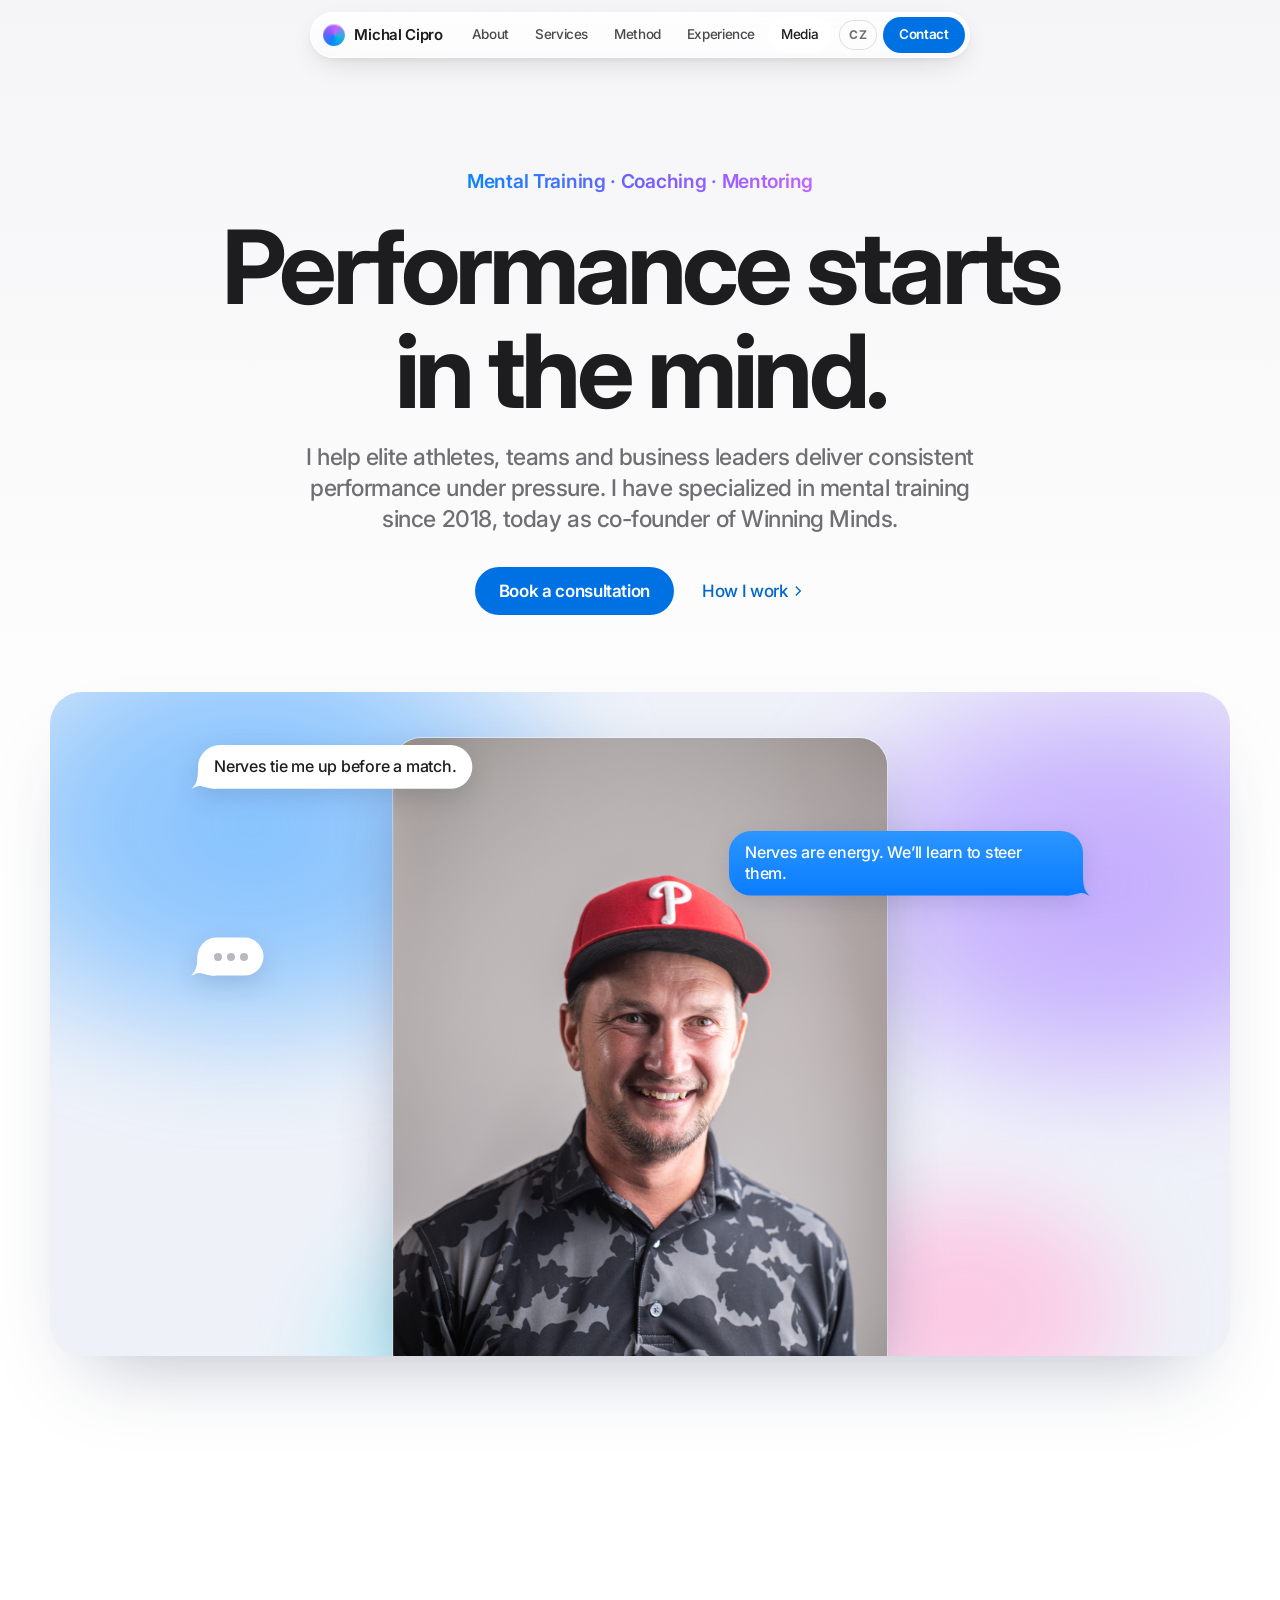
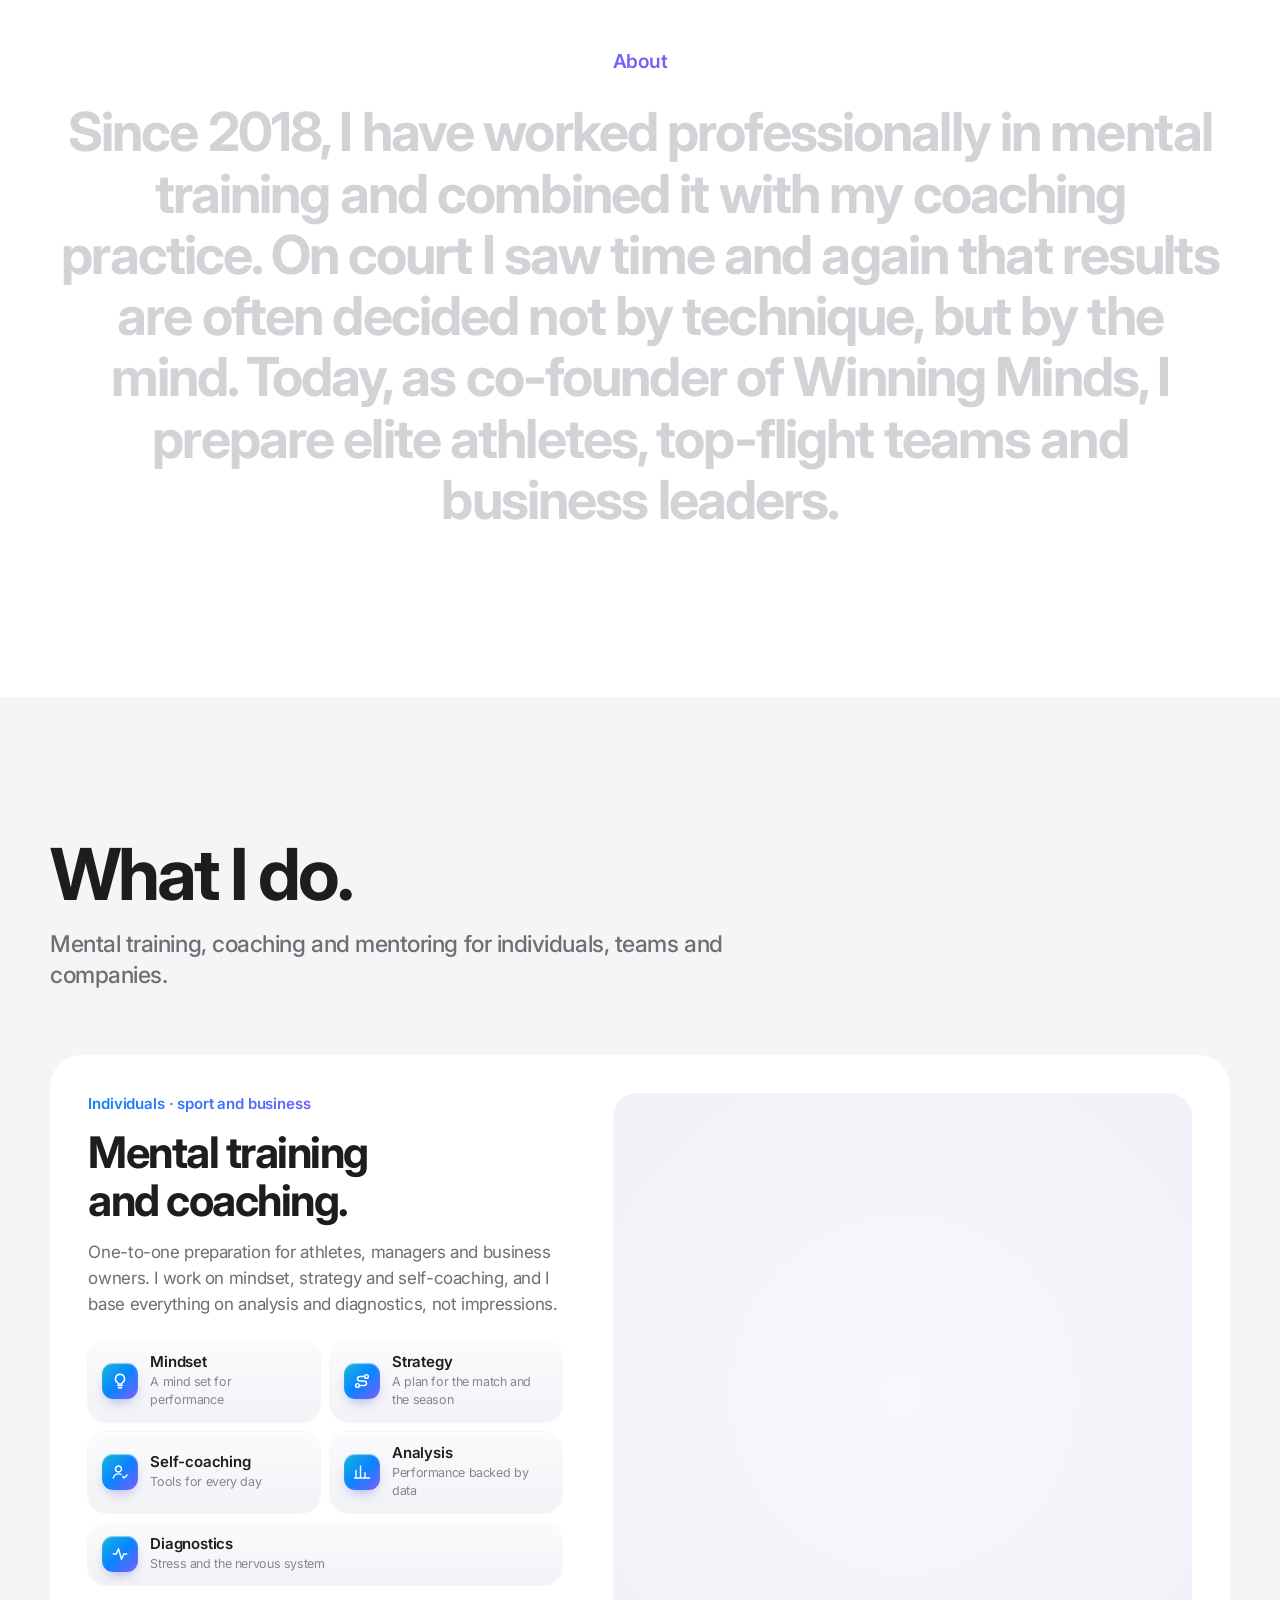
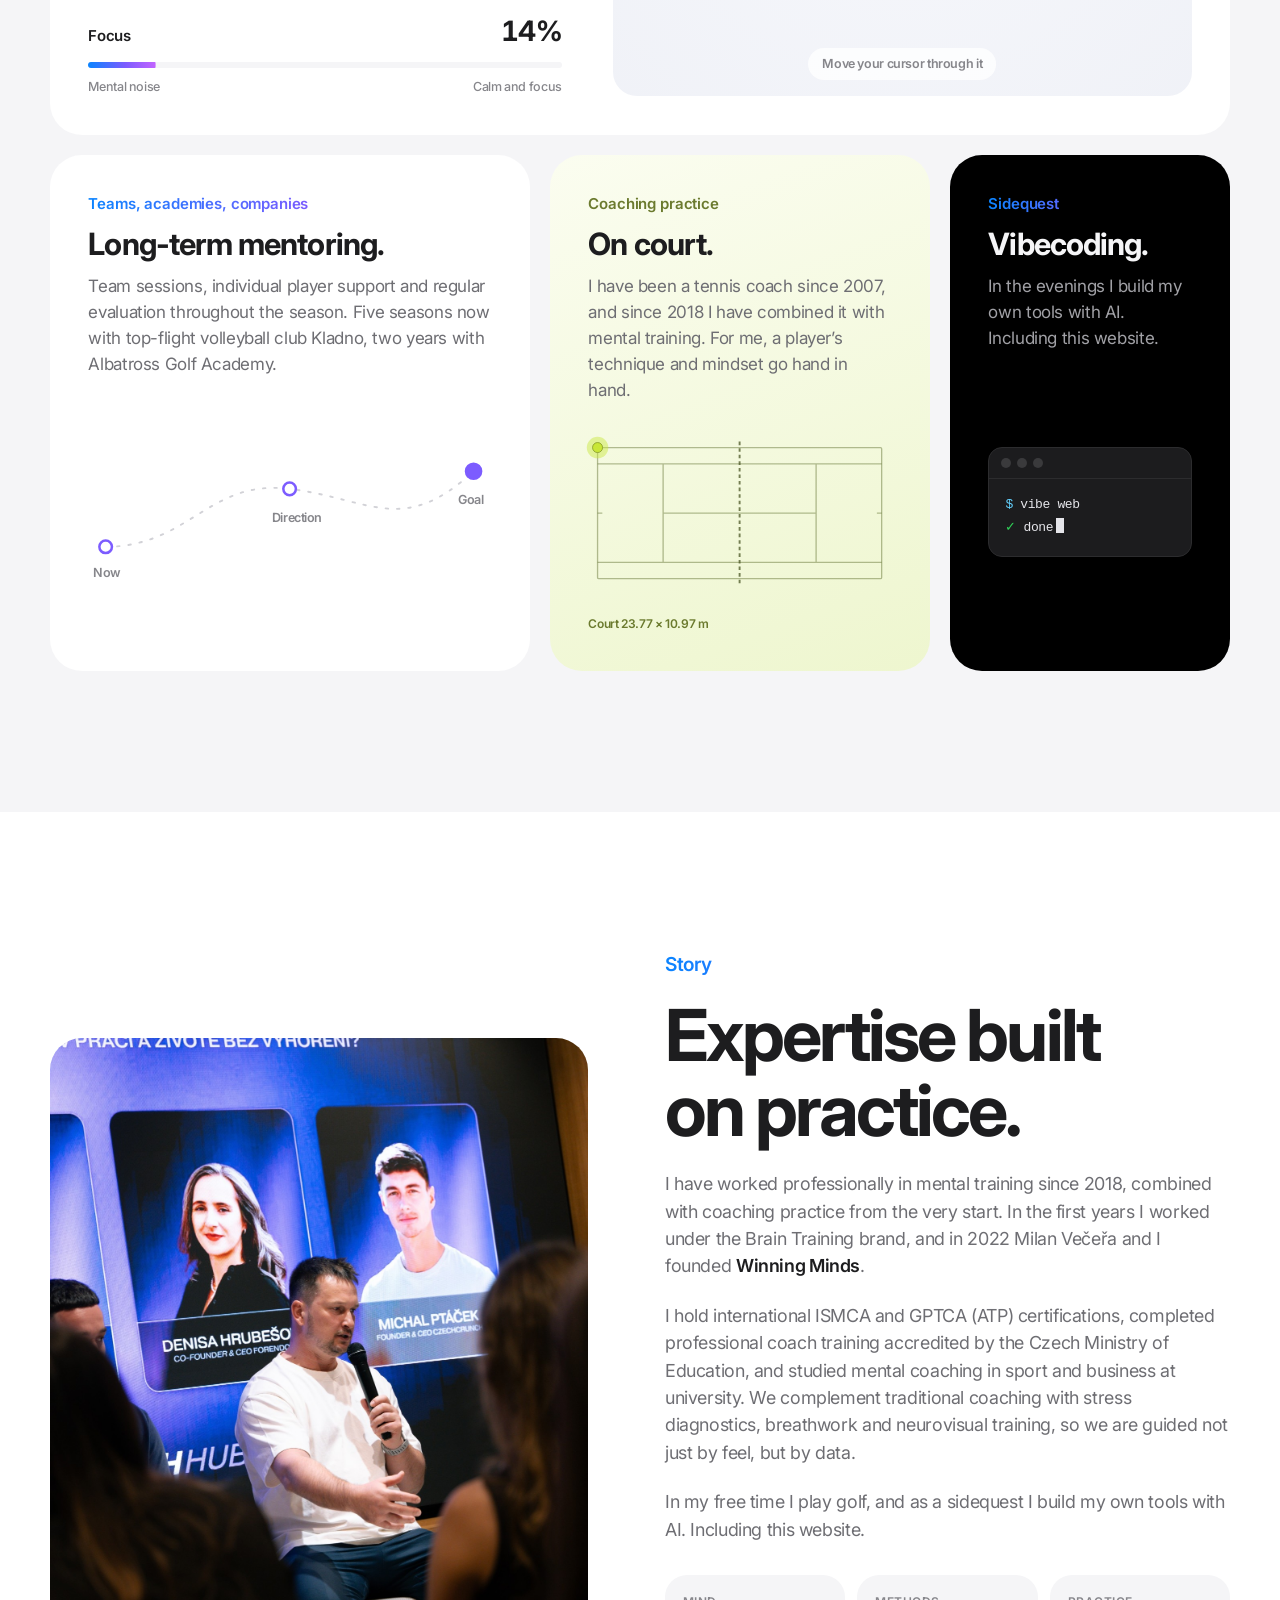
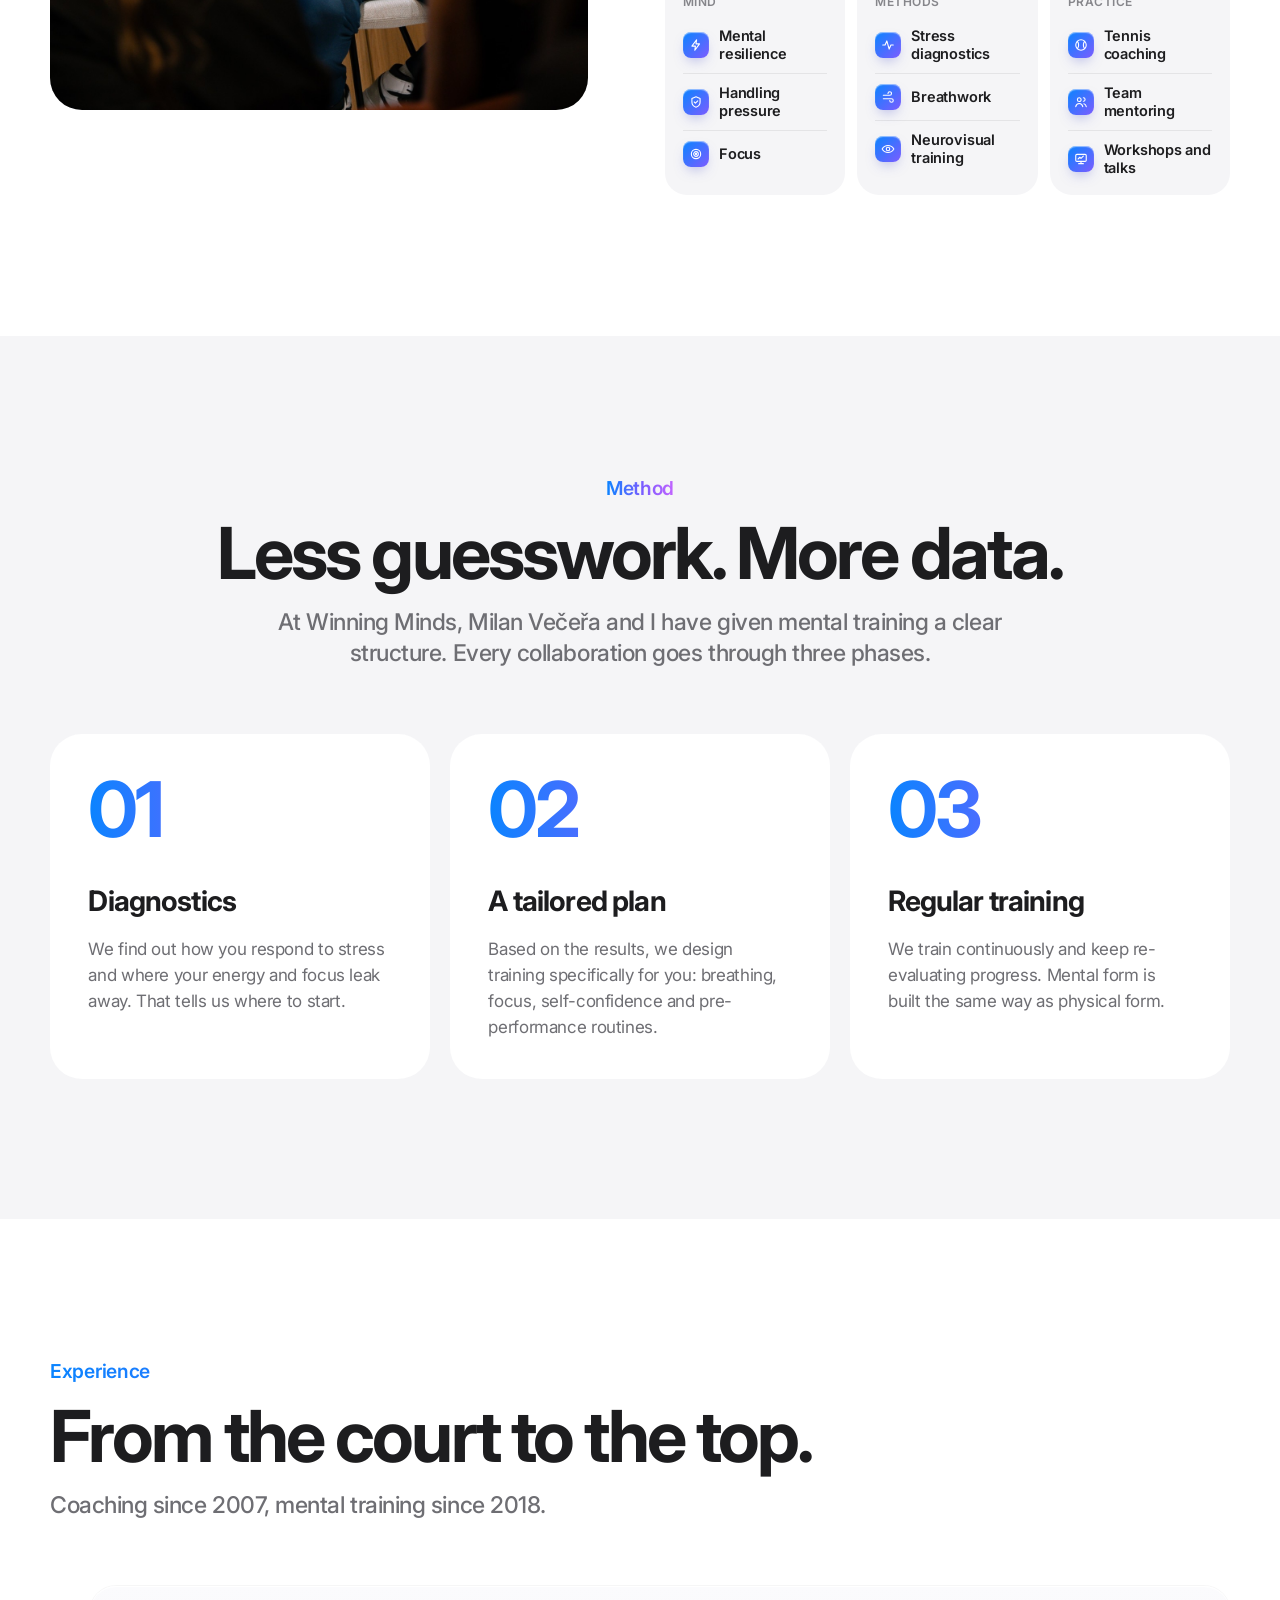
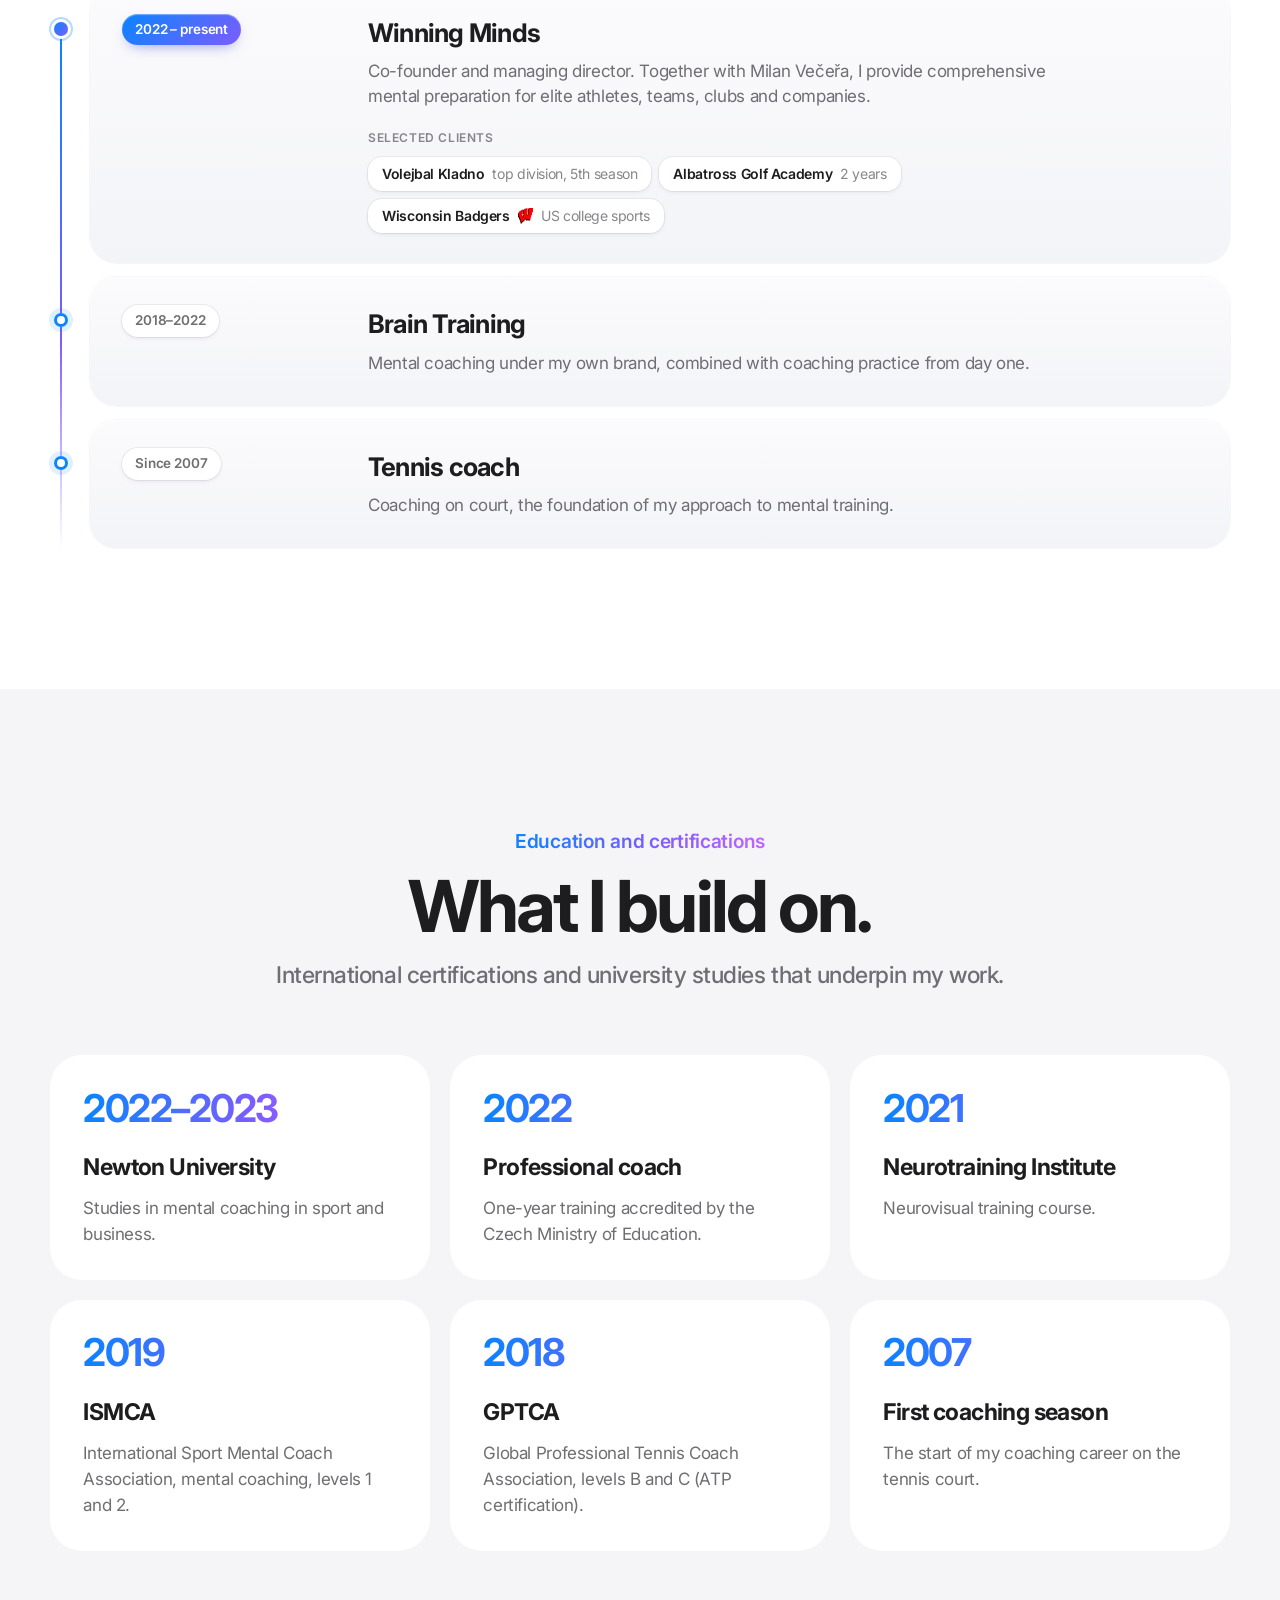
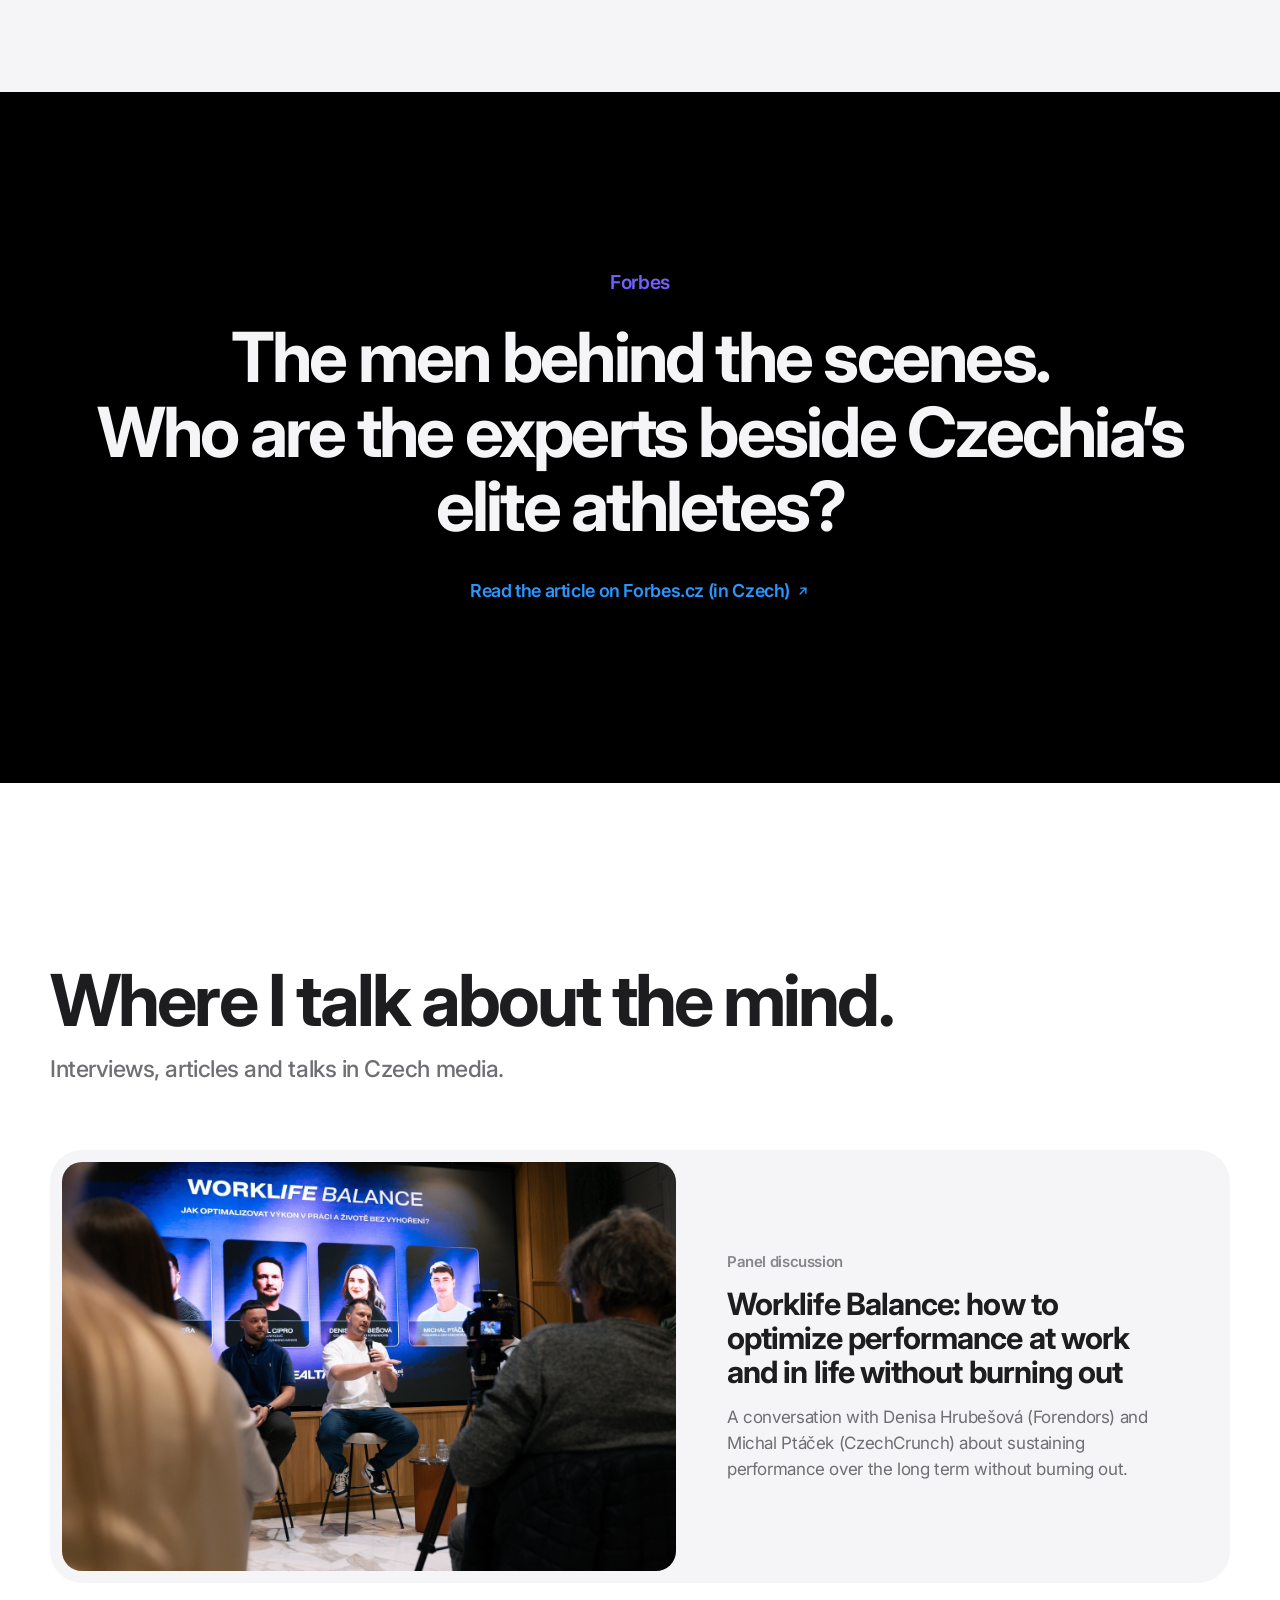
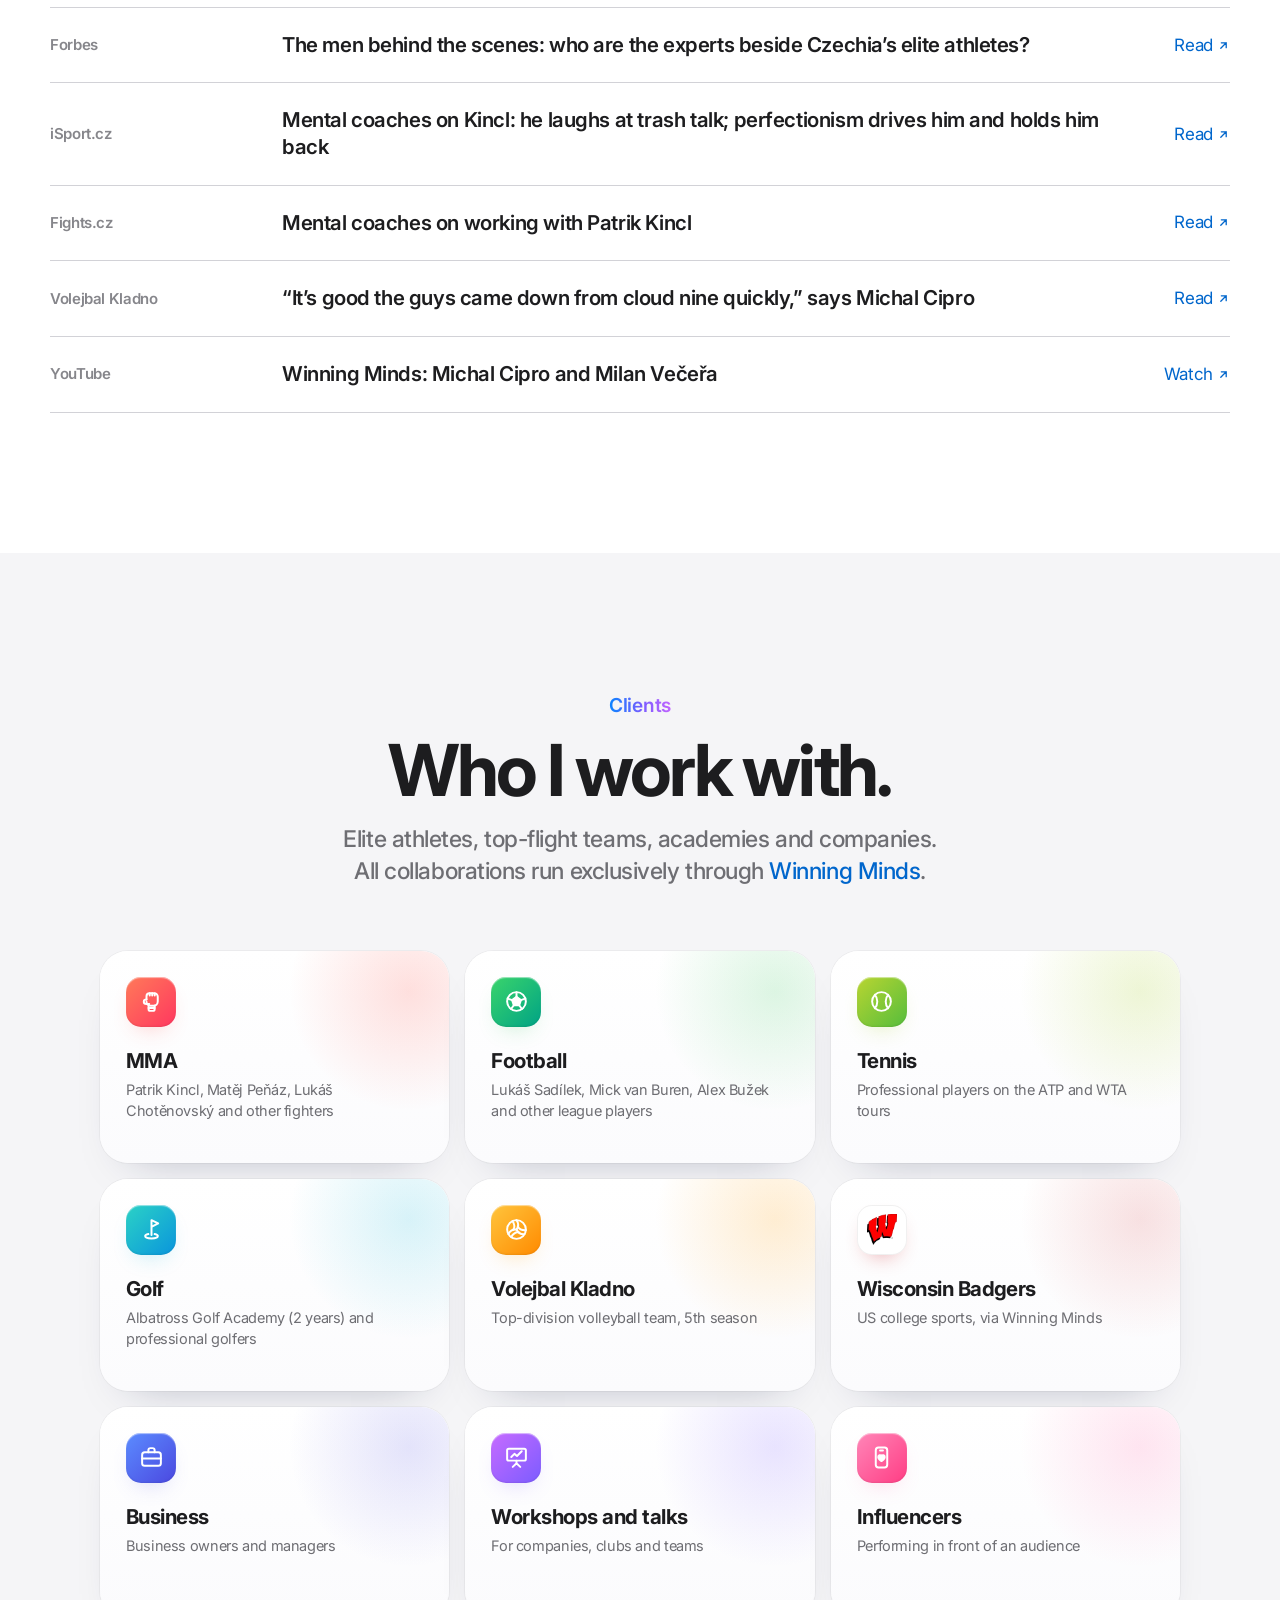
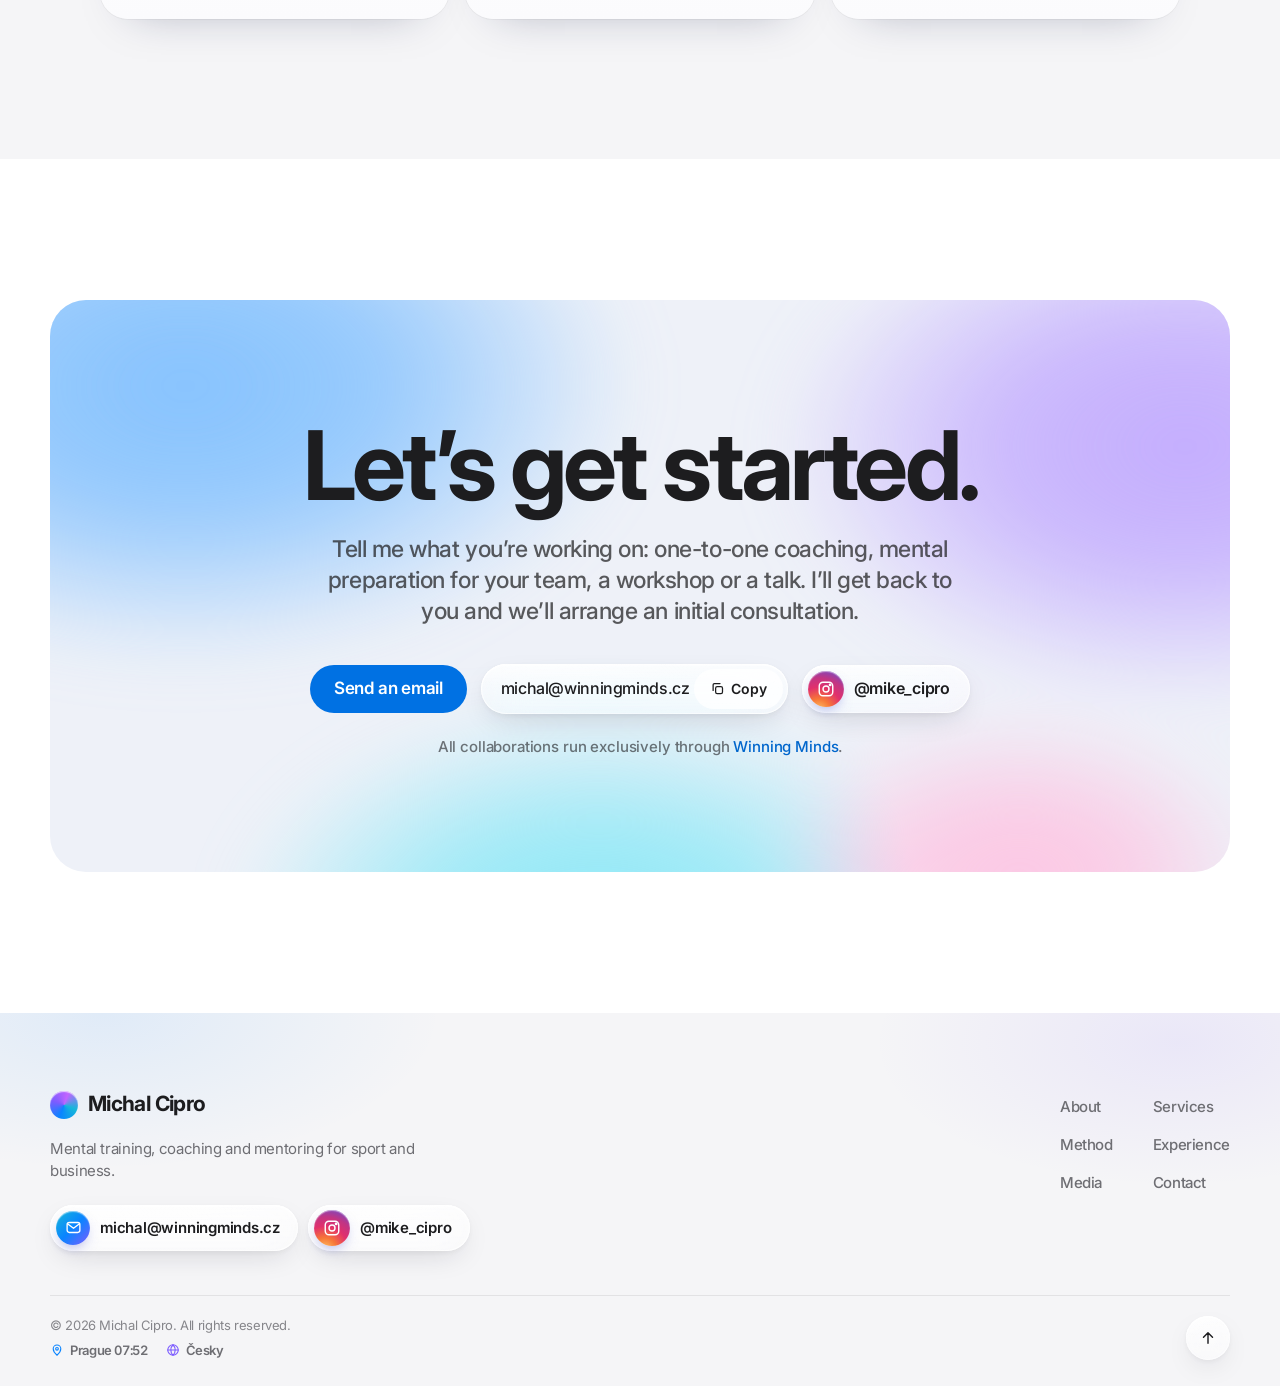
==== en/index.html @ 6dd63d1c "Add English version at /en/ with a language switch - en/index.html: same markup as the Czech page wi" ====
<!doctype html>
<html lang="en">
<head>
<meta charset="utf-8">
<meta name="viewport" content="width=device-width, initial-scale=1, viewport-fit=cover">
<title>Michal Cipro | Mental Training, Coaching and Mentoring</title>
<meta name="description" content="Michal Cipro, mental performance coach and co-founder of Winning Minds. Mental training, coaching and mentoring since 2018 for elite athletes, teams and business leaders.">
<link rel="canonical" href="https://michalcipro.com/en/">
<link rel="alternate" hreflang="cs" href="https://michalcipro.com/">
<link rel="alternate" hreflang="en" href="https://michalcipro.com/en/">
<link rel="alternate" hreflang="x-default" href="https://michalcipro.com/">
<meta property="og:type" content="website">
<meta property="og:locale" content="en_US">
<meta property="og:locale:alternate" content="cs_CZ">
<meta property="og:url" content="https://michalcipro.com/en/">
<meta property="og:title" content="Michal Cipro | Performance starts in the mind">
<meta property="og:description" content="Mental training, coaching and mentoring for elite athletes, teams and business leaders.">
<meta property="og:image" content="https://michalcipro.com/assets/img/michal-portrait.jpg">
<meta name="theme-color" content="#f5f5f7">
<link rel="icon" href="../assets/favicon.svg" type="image/svg+xml">
<link rel="preconnect" href="https://fonts.googleapis.com">
<link rel="preconnect" href="https://fonts.gstatic.com" crossorigin>
<link rel="stylesheet" href="https://fonts.googleapis.com/css2?family=Inter:wght@400..800&display=swap">
<link rel="preload" as="image" href="../assets/img/michal-portrait.jpg">
<link rel="stylesheet" href="../assets/css/style.css">
<script>(function(d){if(!matchMedia("(prefers-reduced-motion: reduce)").matches&&"IntersectionObserver"in window)d.classList.add("js");})(document.documentElement);</script>
<script type="application/ld+json">
{
  "@context": "https://schema.org",
  "@type": "Person",
  "name": "Michal Cipro",
  "url": "https://michalcipro.com/en/",
  "image": "https://michalcipro.com/assets/img/michal-portrait.jpg",
  "email": "mailto:michal@winningminds.cz",
  "sameAs": ["https://www.instagram.com/mike_cipro/"],
  "jobTitle": "Mental performance coach and mentor",
  "worksFor": {"@type": "Organization", "name": "Winning Minds", "url": "https://www.winningminds.cz/"},
  "alumniOf": {"@type": "CollegeOrUniversity", "name": "Newton University"},
  "knowsAbout": ["Mental training", "Mental coaching", "Mentoring", "Mental preparation of athletes", "Neurovisual training", "Tennis"]
}
</script>
<script src="../assets/js/main.js" defer></script>
</head>
<body>
<!-- BODY:START -->
<header class="nav-wrap">
  <nav class="nav lg" id="nav" aria-label="Main navigation">
    <a class="brand" href="#top"><span class="brand-dot" aria-hidden="true"></span>Michal Cipro</a>
    <ul class="nav-links">
      <li><a href="#about">About</a></li>
      <li><a href="#services">Services</a></li>
      <li><a href="#method">Method</a></li>
      <li><a href="#experience">Experience</a></li>
      <li><a href="#media">Media</a></li>
    </ul>
    <a class="nav-lang" href="../" hreflang="cs" lang="cs" title="Česká verze">CZ</a>
    <a class="nav-cta" href="#contact">Contact</a>
    <button class="menu-btn" id="menu-btn" type="button" aria-label="Menu" aria-expanded="false" aria-controls="mobile-menu"><span></span><span></span></button>
  </nav>
</header>
<nav class="mobile-menu lg" id="mobile-menu" aria-label="Menu" hidden>
  <a href="#about">About</a>
  <a href="#services">Services</a>
  <a href="#method">Method</a>
  <a href="#experience">Experience</a>
  <a href="#media">Media</a>
  <a href="#contact">Contact</a>
  <a class="menu-lang" href="../" hreflang="cs" lang="cs"><svg viewBox="0 0 24 24" fill="none" stroke="currentColor" stroke-width="1.9" stroke-linecap="round" stroke-linejoin="round" aria-hidden="true"><circle cx="12" cy="12" r="9"/><path d="M3 12h18M12 3c2.5 2.6 3.8 5.6 3.8 9s-1.3 6.4-3.8 9c-2.5-2.6-3.8-5.6-3.8-9S9.5 5.6 12 3z"/></svg>Česky</a>
</nav>

<main id="top">

  <section class="hero" aria-labelledby="hero-title">
    <div class="hero-text">
      <p class="eyebrow grad rv">Mental Training · Coaching · Mentoring</p>
      <h1 class="h-hero rv" style="--d:.08s" id="hero-title">Performance starts<br>in the mind.</h1>
      <p class="sub rv" style="--d:.16s">I help elite athletes, teams and business leaders deliver consistent performance under pressure. I have specialized in mental training since 2018, today as <span class="nobr">co-founder</span> of Winning&nbsp;Minds.</p>
      <div class="ctas rv" style="--d:.24s">
        <a class="btn btn-blue" href="#contact">Book a consultation</a>
        <a class="link-more" href="#method">How I work <svg viewBox="0 0 24 24" fill="none" stroke="currentColor" stroke-width="2.4" stroke-linecap="round" stroke-linejoin="round" aria-hidden="true"><path d="m9 5 7 7-7 7"/></svg></a>
      </div>
    </div>
    <div class="stage-wrap">
      <div class="stage rv" style="--d:.3s" id="stage">
        <div class="mesh" aria-hidden="true"><i></i><i></i><i></i><i></i></div>
        <figure class="stage-photo">
          <img src="../assets/img/michal-portrait.jpg" alt="Michal Cipro" width="1333" height="2000" fetchpriority="high">
        </figure>
        <div class="chat" id="chat" aria-hidden="true">
          <div class="b in" style="--slot:0"><span>Nerves tie me up before a match.</span></div>
          <div class="b out" style="--slot:1"><span>Nerves are energy. We’ll learn to steer them.</span></div>
          <div class="b in" style="--slot:2"><span>My hands shake under pressure.</span></div>
          <div class="b out" style="--slot:3"><span>We’ll build a routine and breathing between points.</span></div>
          <div class="b in" style="--slot:4"><span>I’m afraid I’ll lose again.</span></div>
          <div class="b out last" style="--slot:5"><span>We’ll take the fear of losing apart, step by step.</span></div>
        </div>
        <p class="sr-only">What I help athletes with: pre-match nerves, performance under pressure, fear of losing, motivation, confidence and data analysis.</p>
      </div>
    </div>
  </section>

  <section class="manifest wrap" id="about" aria-label="About">
    <p class="eyebrow grad rv">About</p>
    <p class="manifest-text" id="manifest">Since 2018, I have worked professionally in mental training and combined it with my coaching practice. On court I saw time and again that results are often decided not by technique, but by the <span class="g">mind.</span> Today, as co-founder of Winning&nbsp;Minds, I prepare elite athletes, top-flight teams and business leaders.</p>
  </section>

  <section class="section gray" id="services" aria-labelledby="services-title">
    <div class="wrap">
      <div class="sec-head">
        <h2 class="h-sec rv" id="services-title">What I do.</h2>
        <p class="sub rv">Mental training, coaching and mentoring for individuals, teams and companies.</p>
      </div>
      <div class="bento">
        <article class="tile tile-xl rv" id="mental-coaching">
          <div class="xl-text">
            <p class="tile-kicker grad">Individuals · sport and business</p>
            <h3 class="h-tile">Mental training and coaching.</h3>
            <p class="body">One-to-one preparation for athletes, managers and business owners. I work on mindset, strategy and self-coaching, and I base everything on analysis and diagnostics, not impressions.</p>
            <ul class="features"><li><span class="f-ic"><svg viewBox="0 0 24 24" fill="none" stroke="currentColor" stroke-width="1.9" stroke-linecap="round" stroke-linejoin="round" aria-hidden="true"><path d="M9 18h6M10 21h4"/><path d="M12 3a6 6 0 0 0-3.5 10.9c.6.5 1 1.2 1 2V16h5v-.1c0-.8.4-1.5 1-2A6 6 0 0 0 12 3Z"/></svg></span><span><strong>Mindset</strong><em>A mind set for performance</em></span></li><li><span class="f-ic"><svg viewBox="0 0 24 24" fill="none" stroke="currentColor" stroke-width="1.9" stroke-linecap="round" stroke-linejoin="round" aria-hidden="true"><circle cx="6" cy="18" r="2.5"/><circle cx="18" cy="6" r="2.5"/><path d="M8.5 18H15a3 3 0 0 0 0-6H9a3 3 0 0 1 0-6h6.5"/></svg></span><span><strong>Strategy</strong><em>A plan for the match and the season</em></span></li><li><span class="f-ic"><svg viewBox="0 0 24 24" fill="none" stroke="currentColor" stroke-width="1.9" stroke-linecap="round" stroke-linejoin="round" aria-hidden="true"><circle cx="10" cy="8" r="4"/><path d="M3 20c.8-3.6 3.5-5.5 7-5.5 1.3 0 2.5.3 3.5.8"/><path d="m15.5 18 2 2 4-4"/></svg></span><span><strong>Self-coaching</strong><em>Tools for every day</em></span></li><li><span class="f-ic"><svg viewBox="0 0 24 24" fill="none" stroke="currentColor" stroke-width="1.9" stroke-linecap="round" stroke-linejoin="round" aria-hidden="true"><path d="M4 20V10M10 20V4M16 20v-7M22 20H2"/></svg></span><span><strong>Analysis</strong><em>Performance backed by data</em></span></li><li><span class="f-ic"><svg viewBox="0 0 24 24" fill="none" stroke="currentColor" stroke-width="1.9" stroke-linecap="round" stroke-linejoin="round" aria-hidden="true"><path d="M3 12h4l3-7 4 14 3-7h4"/></svg></span><span><strong>Diagnostics</strong><em>Stress and the nervous system</em></span></li></ul>
            <div class="focus-meter" aria-hidden="true">
              <div class="fm-row"><span class="fm-label">Focus</span><span class="fm-val" id="fm-val">0%</span></div>
              <div class="fm-bar"><i id="fm-fill"></i></div>
              <div class="fm-ends"><span>Mental noise</span><span>Calm and focus</span></div>
            </div>
          </div>
          <div class="focus-stage" id="focus-stage" aria-hidden="true">
            <canvas id="focus-canvas"></canvas>
            <span class="focus-hint">Move your cursor through it</span>
          </div>
        </article>

        <article class="tile tile-l rv" style="--d:.06s" id="mentoring">
          <p class="tile-kicker grad">Teams, academies, companies</p>
          <h3 class="h-tile">Long-term mentoring.</h3>
          <p class="body">Team sessions, individual player support and regular evaluation throughout the season. Five seasons now with top-flight volleyball club Kladno, two years with Albatross Golf Academy.</p>
          <div class="visual">
            <svg class="path-art" id="path-art" viewBox="0 0 320 110" aria-hidden="true">
              <defs>
                <linearGradient id="path-grad" x1="0" x2="1" y1="0" y2="0">
                  <stop offset="0" class="stop-a"/>
                  <stop offset=".5" class="stop-b"/>
                  <stop offset="1" class="stop-c"/>
                </linearGradient>
              </defs>
              <path class="path-bg" d="M14 80C80 80 96 26 160 34S250 72 306 20"/>
              <path class="path-fg" pathLength="1" d="M14 80C80 80 96 26 160 34S250 72 306 20"/>
              <circle class="node" cx="14" cy="80" r="5"/>
              <circle class="node" cx="160" cy="34" r="5"/>
              <circle class="node node-goal" cx="306" cy="20" r="6"/>
              <text x="4" y="104">Now</text>
              <text x="146" y="60">Direction</text>
              <text x="294" y="46">Goal</text>
            </svg>
          </div>
        </article>

        <article class="tile tile-m court-tile rv" style="--d:.12s" id="on-court">
          <p class="tile-kicker" style="color:#6b7a2e">Coaching practice</p>
          <h3 class="h-tile">On court.</h3>
          <p class="body">I have been a tennis coach since 2007, and since 2018 I have combined it with mental training. For me, a player’s technique and mindset go hand in hand.</p>
          <div class="visual">
            <svg class="court" viewBox="-8 -8 253.7 125.7" aria-hidden="true">
              <rect class="ln" x="0" y="0" width="237.7" height="109.7" rx="1"/>
              <path class="ln" d="M0 13.7H237.7M0 96H237.7M54.85 13.7V96M182.85 13.7V96M54.85 54.85H182.85M0 54.85H4M233.7 54.85H237.7"/>
              <path class="net" d="M118.85 -5V114.7"/>
              <g class="ball"><circle class="ball-glow" r="9"/><circle class="ball-core" r="4.2"/></g>
            </svg>
          </div>
          <span class="art-label">Court 23.77 × 10.97 m</span>
        </article>

        <article class="tile tile-s dark rv" style="--d:.18s" id="vibecoding">
          <p class="tile-kicker grad">Sidequest</p>
          <h3 class="h-tile">Vibecoding.</h3>
          <p class="body">In the evenings I build my own tools with AI. Including this website.</p>
          <div class="visual">
            <div class="term" aria-hidden="true">
              <div class="term-bar"><i></i><i></i><i></i></div>
<pre><span class="pr">$</span> vibe web
<span class="ok">✓</span> done<span class="caret"></span></pre>
            </div>
          </div>
        </article>
      </div>
    </div>
  </section>

  <section class="section wrap" aria-labelledby="about-title">
    <div class="about">
      <figure class="about-photo rv" id="about-photo">
        <img src="../assets/img/michal-rozhovor.jpg" alt="Michal Cipro speaking at a panel discussion" loading="lazy" width="1334" height="2000">
      </figure>
      <div class="about-body">
        <p class="eyebrow grad rv">Story</p>
        <h2 class="h-sec rv" id="about-title">Expertise built on practice.</h2>
        <p class="body rv">I have worked professionally in mental training since 2018, combined with coaching practice from the very start. In the first years I worked under the Brain Training brand, and in 2022 Milan Večeřa and I founded <strong>Winning&nbsp;Minds</strong>.</p>
        <p class="body rv">I hold international ISMCA and GPTCA (ATP) certifications, completed professional coach training accredited by the Czech Ministry of Education, and studied mental coaching in sport and business at university. We complement traditional coaching with stress diagnostics, breathwork and neurovisual training, so we are guided not just by feel, but by data.</p>
        <p class="body rv">In my free time I play golf, and as a sidequest I build my own tools with AI. Including this website.</p>
        <div class="skillset rv" aria-label="Skills"><div class="sk-group"><p class="sk-title">Mind</p><ul><li><span class="sk-ic"><svg viewBox="0 0 24 24" fill="none" stroke="currentColor" stroke-width="1.9" stroke-linecap="round" stroke-linejoin="round" aria-hidden="true"><path d="M13 3 5 14h6l-1 7 8-11h-6z"/></svg></span>Mental resilience</li><li><span class="sk-ic"><svg viewBox="0 0 24 24" fill="none" stroke="currentColor" stroke-width="1.9" stroke-linecap="round" stroke-linejoin="round" aria-hidden="true"><path d="M12 3 5 6v6c0 4.5 3 7.6 7 9 4-1.4 7-4.5 7-9V6z"/><path d="m9 12 2 2 4-4"/></svg></span>Handling pressure</li><li><span class="sk-ic"><svg viewBox="0 0 24 24" fill="none" stroke="currentColor" stroke-width="1.9" stroke-linecap="round" stroke-linejoin="round" aria-hidden="true"><circle cx="12" cy="12" r="8"/><circle cx="12" cy="12" r="4"/><circle cx="12" cy="12" r="1" fill="currentColor"/></svg></span>Focus</li></ul></div><div class="sk-group"><p class="sk-title">Methods</p><ul><li><span class="sk-ic"><svg viewBox="0 0 24 24" fill="none" stroke="currentColor" stroke-width="1.9" stroke-linecap="round" stroke-linejoin="round" aria-hidden="true"><path d="M3 12h4l3-7 4 14 3-7h4"/></svg></span>Stress diagnostics</li><li><span class="sk-ic"><svg viewBox="0 0 24 24" fill="none" stroke="currentColor" stroke-width="1.9" stroke-linecap="round" stroke-linejoin="round" aria-hidden="true"><path d="M4 9h11a3 3 0 1 0-3-3M4 15h14a3 3 0 1 1-3 3"/></svg></span>Breathwork</li><li><span class="sk-ic"><svg viewBox="0 0 24 24" fill="none" stroke="currentColor" stroke-width="1.9" stroke-linecap="round" stroke-linejoin="round" aria-hidden="true"><path d="M2 12s3.6-6 10-6 10 6 10 6-3.6 6-10 6S2 12 2 12Z"/><circle cx="12" cy="12" r="3"/></svg></span>Neurovisual training</li></ul></div><div class="sk-group"><p class="sk-title">Practice</p><ul><li><span class="sk-ic"><svg viewBox="0 0 24 24" fill="none" stroke="currentColor" stroke-width="1.9" stroke-linecap="round" stroke-linejoin="round" aria-hidden="true"><circle cx="12" cy="12" r="9"/><path d="M5.7 5.6c3 3.2 3 9.6 0 12.8M18.3 5.6c-3 3.2-3 9.6 0 12.8"/></svg></span>Tennis coaching</li><li><span class="sk-ic"><svg viewBox="0 0 24 24" fill="none" stroke="currentColor" stroke-width="1.9" stroke-linecap="round" stroke-linejoin="round" aria-hidden="true"><circle cx="9" cy="8" r="3.2"/><path d="M3 20c.6-3.4 3-5.4 6-5.4s5.4 2 6 5.4"/><path d="M16 4.6a3 3 0 0 1 0 6"/><path d="M21 20c-.4-2.7-1.9-4.4-4-5"/></svg></span>Team mentoring</li><li><span class="sk-ic"><svg viewBox="0 0 24 24" fill="none" stroke="currentColor" stroke-width="1.9" stroke-linecap="round" stroke-linejoin="round" aria-hidden="true"><rect x="3" y="4" width="18" height="12" rx="2"/><path d="M12 16v4M8 20h8"/><path d="m7 12 3-3 2 2 4-4"/></svg></span>Workshops and talks</li></ul></div></div>
      </div>
    </div>
  </section>

  <section class="section gray" id="method" aria-labelledby="method-title">
    <div class="wrap">
      <div class="sec-head center">
        <p class="eyebrow grad rv">Method</p>
        <h2 class="h-sec rv" id="method-title">Less guesswork. More data.</h2>
        <p class="sub rv">At Winning&nbsp;Minds, Milan Večeřa and I have given mental training a clear structure. Every collaboration goes through three phases.</p>
      </div>
      <ol class="steps">
        <li class="step rv">
          <span class="step-no grad">01</span>
          <h3>Diagnostics</h3>
          <p class="body">We find out how you respond to stress and where your energy and focus leak away. That tells us where to start.</p>
        </li>
        <li class="step rv" style="--d:.08s">
          <span class="step-no grad">02</span>
          <h3>A tailored plan</h3>
          <p class="body">Based on the results, we design training specifically for you: breathing, focus, self-confidence and pre-performance routines.</p>
        </li>
        <li class="step rv" style="--d:.16s">
          <span class="step-no grad">03</span>
          <h3>Regular training</h3>
          <p class="body">We train continuously and keep re-evaluating progress. Mental form is built the same way as physical form.</p>
        </li>
      </ol>
    </div>
  </section>

  <section class="section wrap" id="experience" aria-labelledby="exp-title">
    <div class="sec-head">
      <p class="eyebrow grad rv">Experience</p>
      <h2 class="h-sec rv" id="exp-title">From the court to the top.</h2>
      <p class="sub rv">Coaching since 2007, mental training since 2018.</p>
    </div>
    <ol class="exp">
      <li class="rv exp-now"><span class="exp-when">2022 – present</span><div><h3>Winning&nbsp;Minds</h3><p>Co-founder and managing director. Together with Milan Večeřa, I provide comprehensive mental preparation for elite athletes, teams, clubs and companies.</p><p class="exp-clients-label">Selected clients</p><ul class="exp-clients"><li><b>Volejbal Kladno</b><span>top division, 5th season</span></li><li><b>Albatross Golf Academy</b><span>2 years</span></li><li><b>Wisconsin Badgers</b><img src="../assets/img/wisconsin-w.png" alt="" width="373" height="380" loading="lazy"><span>US college sports</span></li></ul></div></li>
      <li class="rv"><span class="exp-when">2018–2022</span><div><h3>Brain Training</h3><p>Mental coaching under my own brand, combined with coaching practice from day one.</p></div></li>
      <li class="rv"><span class="exp-when">Since 2007</span><div><h3>Tennis coach</h3><p>Coaching on court, the foundation of my approach to mental training.</p></div></li>
    </ol>
  </section>

  <section class="section gray" id="education" aria-labelledby="edu-title">
    <div class="wrap">
      <div class="sec-head center">
        <p class="eyebrow grad rv">Education and certifications</p>
        <h2 class="h-sec rv" id="edu-title">What I build on.</h2>
        <p class="sub rv">International certifications and university studies that underpin my work.</p>
      </div>
      <ol class="edu">
        <li class="edu-card rv" style="--d:0.00s"><span class="edu-year grad">2022–2023</span><h3>Newton University</h3><p class="body">Studies in mental coaching in sport and business.</p></li>
        <li class="edu-card rv" style="--d:0.05s"><span class="edu-year grad">2022</span><h3>Professional coach</h3><p class="body">One-year training accredited by the Czech Ministry of Education.</p></li>
        <li class="edu-card rv" style="--d:0.10s"><span class="edu-year grad">2021</span><h3>Neurotraining Institute</h3><p class="body">Neurovisual training course.</p></li>
        <li class="edu-card rv" style="--d:0.15s"><span class="edu-year grad">2019</span><h3>ISMCA</h3><p class="body">International Sport Mental Coach Association, mental coaching, levels 1 and 2.</p></li>
        <li class="edu-card rv" style="--d:0.20s"><span class="edu-year grad">2018</span><h3>GPTCA</h3><p class="body">Global Professional Tennis Coach Association, levels B and C (ATP certification).</p></li>
        <li class="edu-card rv" style="--d:0.25s"><span class="edu-year grad">2007</span><h3>First coaching season</h3><p class="body">The start of my coaching career on the tennis court.</p></li>
      </ol>
    </div>
  </section>

  <section class="quote-sec" data-nav-dark aria-labelledby="forbes-title">
    <div class="wrap">
      <p class="eyebrow grad quote-src rv">Forbes</p>
      <h2 class="big-quote rv" id="forbes-title" style="--d:.08s">The men behind the scenes.<br>Who are the experts beside Czechia’s elite athletes?</h2>
      <p class="quote-cap rv" style="--d:.16s"><a class="quote-go" href="https://forbes.cz/muzi-v-pozadi-kdo-jsou-experti-po-boku-elitnich-sportovcu-ceska/" target="_blank" rel="noopener">Read the article on Forbes.cz (in Czech) <svg viewBox="0 0 24 24" fill="none" stroke="currentColor" stroke-width="2.4" stroke-linecap="round" stroke-linejoin="round" aria-hidden="true"><path d="M7 17 17 7M8 7h9v9"/></svg></a></p>
    </div>
  </section>

  <section class="section wrap" id="media" aria-labelledby="media-title">
    <div class="sec-head">
      <p class="eyebrow grad rv">Media and talks</p>
      <h2 class="h-sec rv" id="media-title">Where I talk about the mind.</h2>
      <p class="sub rv">Interviews, articles and talks in Czech media.</p>
    </div>
    <article class="feature rv">
      <div class="feature-media">
        <img src="../assets/img/panel-worklife.jpg" alt="Michal Cipro at the Worklife Balance panel discussion" loading="lazy" width="1458" height="972">
      </div>
      <div class="feature-body">
        <p class="feature-kicker">Panel discussion</p>
        <h3>Worklife Balance: how to optimize performance at work and in life without burning out</h3>
        <p class="body">A conversation with Denisa Hrubešová (Forendors) and Michal Ptáček (CzechCrunch) about sustaining performance over the long term without burning out.</p>
      </div>
    </article>
    <ul class="press">
      <li class="rv"><a href="https://forbes.cz/muzi-v-pozadi-kdo-jsou-experti-po-boku-elitnich-sportovcu-ceska/" target="_blank" rel="noopener"><span class="press-src">Forbes</span><span class="press-title">The men behind the scenes: who are the experts beside Czechia’s elite athletes?</span><span class="press-go">Read <svg viewBox="0 0 24 24" fill="none" stroke="currentColor" stroke-width="2.4" stroke-linecap="round" stroke-linejoin="round" aria-hidden="true"><path d="M7 17 17 7M8 7h9v9"/></svg></span></a></li>
      <li class="rv"><a href="https://isport.blesk.cz/clanek/ostatni-mma-oktagon/470322/mentalni-koucove-o-kinclovi-trashtalku-se-smeje-perfekcionismus-ho-posouva-i-brzdi.html" target="_blank" rel="noopener"><span class="press-src">iSport.cz</span><span class="press-title">Mental coaches on Kincl: he laughs at trash talk; perfectionism drives him and holds him back</span><span class="press-go">Read <svg viewBox="0 0 24 24" fill="none" stroke="currentColor" stroke-width="2.4" stroke-linecap="round" stroke-linejoin="round" aria-hidden="true"><path d="M7 17 17 7M8 7h9v9"/></svg></span></a></li>
      <li class="rv"><a href="https://www.fights.cz/ceska-scena/neduvera-a-pohled-masoveho-vraha-mentalni-kouci-promluvili-o-spolupraci-s-patrikem-kinclem-621006" target="_blank" rel="noopener"><span class="press-src">Fights.cz</span><span class="press-title">Mental coaches on working with Patrik Kincl</span><span class="press-go">Read <svg viewBox="0 0 24 24" fill="none" stroke="currentColor" stroke-width="2.4" stroke-linecap="round" stroke-linejoin="round" aria-hidden="true"><path d="M7 17 17 7M8 7h9v9"/></svg></span></a></li>
      <li class="rv"><a href="https://kladno.volejbal.cz/je-dobre-ze-kluci-spadli-z-oblacku-rychle-dolu-je-si-jisty-michal-cipro/" target="_blank" rel="noopener"><span class="press-src">Volejbal Kladno</span><span class="press-title">“It’s good the guys came down from cloud nine quickly,” says Michal Cipro</span><span class="press-go">Read <svg viewBox="0 0 24 24" fill="none" stroke="currentColor" stroke-width="2.4" stroke-linecap="round" stroke-linejoin="round" aria-hidden="true"><path d="M7 17 17 7M8 7h9v9"/></svg></span></a></li>
      <li class="rv"><a href="https://www.youtube.com/watch?v=q6AOFVUXtO0" target="_blank" rel="noopener"><span class="press-src">YouTube</span><span class="press-title">Winning&nbsp;Minds: Michal Cipro and Milan Večeřa</span><span class="press-go">Watch <svg viewBox="0 0 24 24" fill="none" stroke="currentColor" stroke-width="2.4" stroke-linecap="round" stroke-linejoin="round" aria-hidden="true"><path d="M7 17 17 7M8 7h9v9"/></svg></span></a></li>
    </ul>
  </section>

  <section class="clients gray" id="clients" aria-labelledby="clients-title">
    <div class="wrap">
      <div class="sec-head center"><p class="eyebrow grad rv">Clients</p><h2 class="h-sec rv" id="clients-title">Who I work with.</h2><p class="sub rv">Elite athletes, top-flight teams, academies and companies.<br>All collaborations run exclusively through <a href="https://www.winningminds.cz/" target="_blank" rel="noopener">Winning&nbsp;Minds</a>.</p></div>
      <ul class="client-grid rv">
        <li class="cl-cell c-red wide"><span class="cl-mark"><svg viewBox="0 0 24 24" fill="none" stroke="currentColor" stroke-width="1.9" stroke-linecap="round" stroke-linejoin="round" aria-hidden="true"><path d="M7.2 10V7a3 3 0 0 1 3-3h4.4A3.4 3.4 0 0 1 18 7.4V12a4 4 0 0 1-4 4h-3a3.8 3.8 0 0 1-3.8-3.8"/><path d="M10.3 4.1v2.2M12.7 4.1v2.2M15.1 4.2v2.1"/><path d="M7.2 10c-1.5 0-2.6.9-2.6 2.2s1.1 2.2 2.6 2.2h2.6"/><path d="M9.2 16v3.4a1.6 1.6 0 0 0 1.6 1.6h2.6a1.6 1.6 0 0 0 1.6-1.6V16"/><path d="M9.2 18.3H15"/></svg></span><strong>MMA</strong><span>Patrik Kincl, Matěj Peňáz, Lukáš Chotěnovský and other fighters</span></li>
        <li class="cl-cell c-green wide"><span class="cl-mark"><svg viewBox="0 0 24 24" fill="none" stroke="currentColor" stroke-width="1.9" stroke-linecap="round" stroke-linejoin="round" aria-hidden="true"><circle cx="12" cy="12" r="9"/><path d="m12 7.6 4.2 3.05-1.6 4.95H9.4l-1.6-4.95z" fill="currentColor"/><path d="M12 7.6V3.2M16.2 10.65l4.1-1.4M14.6 15.6l2.6 3.6M9.4 15.6l-2.6 3.6M7.8 10.65l-4.1-1.4"/></svg></span><strong>Football</strong><span>Lukáš Sadílek, Mick van Buren, Alex Bužek and other league players</span></li>
        <li class="cl-cell c-lime"><span class="cl-mark"><svg viewBox="0 0 24 24" fill="none" stroke="currentColor" stroke-width="1.9" stroke-linecap="round" stroke-linejoin="round" aria-hidden="true"><circle cx="12" cy="12" r="9"/><path d="M5.7 5.6c3 3.2 3 9.6 0 12.8M18.3 5.6c-3 3.2-3 9.6 0 12.8"/></svg></span><strong>Tennis</strong><span>Professional players on the ATP and WTA tours</span></li>
        <li class="cl-cell c-teal"><span class="cl-mark"><svg viewBox="0 0 24 24" fill="none" stroke="currentColor" stroke-width="1.9" stroke-linecap="round" stroke-linejoin="round" aria-hidden="true"><path d="M12 17.2V3l6.4 3.2L12 9.4"/><path d="M9 16.4c-1.9.4-3.1 1.1-3.1 1.9 0 1.3 2.7 2.3 6.1 2.3s6.1-1 6.1-2.3c0-.8-1.2-1.5-3.1-1.9"/></svg></span><strong>Golf</strong><span>Albatross Golf Academy (2 years) and professional golfers</span></li>
        <li class="cl-cell c-amber"><span class="cl-mark"><svg viewBox="0 0 24 24" fill="none" stroke="currentColor" stroke-width="1.9" stroke-linecap="round" stroke-linejoin="round" aria-hidden="true"><circle cx="12" cy="12" r="9"/><path d="M12 12C13.8 9.5 14 5.8 12 3"/><path d="M13.28 9.02C14.3 11.4 17.1 12.9 20.97 12.78"/><path d="M12 12C13.27 14.81 16.37 16.83 19.79 16.5"/><path d="M13.94 14.6C11.37 14.29 8.67 15.97 6.84 19.38"/><path d="M12 12C8.93 11.69 5.63 13.37 4.21 16.5"/><path d="M8.78 12.38C10.33 10.31 10.23 7.13 8.19 3.84"/></svg></span><strong>Volejbal Kladno</strong><span>Top-division volleyball team, 5th season</span></li>
        <li class="cl-cell c-wis"><span class="cl-mark"><img src="../assets/img/wisconsin-w.png" alt="" width="373" height="380" loading="lazy"></span><strong>Wisconsin Badgers</strong><span>US college sports, via Winning&nbsp;Minds</span></li>
        <li class="cl-cell c-indigo"><span class="cl-mark"><svg viewBox="0 0 24 24" fill="none" stroke="currentColor" stroke-width="1.9" stroke-linecap="round" stroke-linejoin="round" aria-hidden="true"><rect x="3" y="7" width="18" height="13" rx="2.5"/><path d="M9 7V5a2 2 0 0 1 2-2h2a2 2 0 0 1 2 2v2"/><path d="M3 13h18"/></svg></span><strong>Business</strong><span>Business owners and managers</span></li>
        <li class="cl-cell c-violet"><span class="cl-mark"><svg viewBox="0 0 24 24" fill="none" stroke="currentColor" stroke-width="1.9" stroke-linecap="round" stroke-linejoin="round" aria-hidden="true"><rect x="3" y="3.5" width="18" height="11.5" rx="1.6"/><path d="m7 11.5 3-3 2.5 2 4.5-4.5"/><path d="M12 15v2.6M12 17.6 8.4 21M12 17.6l3.6 3.4"/></svg></span><strong>Workshops and talks</strong><span>For companies, clubs and teams</span></li>
        <li class="cl-cell c-pink"><span class="cl-mark"><svg viewBox="0 0 24 24" fill="none" stroke="currentColor" stroke-width="1.9" stroke-linecap="round" stroke-linejoin="round" aria-hidden="true"><rect x="6.5" y="2.5" width="11" height="19" rx="2.6"/><path d="M10.6 5.2h2.8"/><path d="M12 15.4s-3.1-1.8-3.1-3.9a1.75 1.75 0 0 1 3.1-1.1 1.75 1.75 0 0 1 3.1 1.1c0 2.1-3.1 3.9-3.1 3.9z" fill="currentColor"/></svg></span><strong>Influencers</strong><span>Performing in front of an audience</span></li>
      </ul>
    </div>
  </section>

  <section class="section wrap" id="contact" aria-labelledby="contact-title">
    <div class="contact-card rv">
      <div class="mesh" aria-hidden="true"><i></i><i></i><i></i><i></i></div>
      <div class="contact-inner">
        <h2 class="h-sec" id="contact-title">Let’s get started.</h2>
        <p class="sub">Tell me what you’re working on: one-to-one coaching, mental preparation for your team, a workshop or a talk. I’ll get back to you and we’ll arrange an initial consultation.</p>
        <div class="contact-actions">
          <a class="btn btn-blue" href="mailto:michal@winningminds.cz">Send an email</a>
          <div class="email-field lg">
            <span id="email-text">michal@winningminds.cz</span>
            <button class="copy" id="copy-email" type="button" aria-label="Copy email">
              <svg viewBox="0 0 24 24" fill="none" stroke="currentColor" stroke-width="2" stroke-linecap="round" stroke-linejoin="round" aria-hidden="true"><rect x="9" y="9" width="11" height="11" rx="2.5"/><path d="M5 15V6a2 2 0 0 1 2-2h9"/></svg>
              <span class="copy-label">Copy</span>
            </button>
          </div>
          <a class="ig-btn lg" href="https://www.instagram.com/mike_cipro/" target="_blank" rel="noopener"><span class="ig-ic"><svg viewBox="0 0 24 24" fill="none" stroke="currentColor" stroke-width="1.9" stroke-linecap="round" stroke-linejoin="round" aria-hidden="true"><rect x="3" y="3" width="18" height="18" rx="5"/><circle cx="12" cy="12" r="4"/><circle cx="17.5" cy="6.5" r="1" fill="currentColor"/></svg></span><span>@mike_cipro</span></a>
        </div>
        <p class="contact-note">All collaborations run exclusively through <a href="https://www.winningminds.cz/" target="_blank" rel="noopener">Winning&nbsp;Minds</a>.</p>
      </div>
    </div>
  </section>

</main>

<footer class="site-footer">
  <div class="wrap">
    <div class="foot-top">
      <div class="foot-brand">
        <a class="foot-logo" href="#top"><span class="brand-dot" aria-hidden="true"></span>Michal Cipro</a>
        <p class="foot-note">Mental training, coaching and mentoring for sport and business.</p>
        <div class="foot-actions">
          <a class="foot-chip lg" href="mailto:michal@winningminds.cz"><span class="foot-ic foot-ic-mail"><svg viewBox="0 0 24 24" fill="none" stroke="currentColor" stroke-width="1.9" stroke-linecap="round" stroke-linejoin="round" aria-hidden="true"><rect x="3" y="5" width="18" height="14" rx="3"/><path d="m4 7 8 6 8-6"/></svg></span><span>michal@winningminds.cz</span></a>
          <a class="foot-chip lg" href="https://www.instagram.com/mike_cipro/" target="_blank" rel="noopener"><span class="foot-ic ig-ic"><svg viewBox="0 0 24 24" fill="none" stroke="currentColor" stroke-width="1.9" stroke-linecap="round" stroke-linejoin="round" aria-hidden="true"><rect x="3" y="3" width="18" height="18" rx="5"/><circle cx="12" cy="12" r="4"/><circle cx="17.5" cy="6.5" r="1" fill="currentColor"/></svg></span><span>@mike_cipro</span></a>
        </div>
      </div>
      <nav class="foot-nav" aria-label="Footer navigation">
        <a href="#about">About</a><a href="#services">Services</a><a href="#method">Method</a><a href="#experience">Experience</a><a href="#media">Media</a><a href="#contact">Contact</a>
      </nav>
    </div>
    <div class="foot-bottom">
      <div class="foot-meta">
        <p>© <span id="year">2026</span> Michal Cipro. All rights reserved.</p>
        <div class="foot-sub">
          <span class="foot-clock"><svg viewBox="0 0 24 24" fill="none" stroke="currentColor" stroke-width="1.9" stroke-linecap="round" stroke-linejoin="round" aria-hidden="true"><path d="M12 21s-6.5-5.6-6.5-11a6.5 6.5 0 0 1 13 0c0 5.4-6.5 11-6.5 11z"/><circle cx="12" cy="10" r="2.3"/></svg><span data-clock>Prague</span></span>
          <a class="foot-lang" href="../" hreflang="cs" lang="cs"><svg viewBox="0 0 24 24" fill="none" stroke="currentColor" stroke-width="1.9" stroke-linecap="round" stroke-linejoin="round" aria-hidden="true"><circle cx="12" cy="12" r="9"/><path d="M3 12h18M12 3c2.5 2.6 3.8 5.6 3.8 9s-1.3 6.4-3.8 9c-2.5-2.6-3.8-5.6-3.8-9S9.5 5.6 12 3z"/></svg>Česky</a>
        </div>
      </div>
      <a class="to-top lg" href="#top" aria-label="Back to top"><svg viewBox="0 0 24 24" fill="none" stroke="currentColor" stroke-width="1.9" stroke-linecap="round" stroke-linejoin="round" aria-hidden="true"><path d="M12 19V5M6 11l6-6 6 6"/></svg></a>
    </div>
  </div>
</footer>
<!-- BODY:END -->
</body>
</html>
---- assets/css/style.css ----
:root{
  color-scheme: light;
  --white:#ffffff;
  --gray:#f5f5f7;
  --ink:#1d1d1f;
  --ink-2:#6e6e73;
  --ink-3:#86868b;
  --line:#d2d2d7;
  --blue:#0071e3;
  --blue-hover:#0077ed;
  --link:#0066cc;
  --violet:#7c5cff;
  --cyan:#16b8d9;
  --pink:#ff6fae;
  --optic:#c8e637;
  --grad:linear-gradient(90deg,#0a84ff 0%,#7c5cff 55%,#c264ff 100%);
  --ease:cubic-bezier(.22,1,.36,1);
  --r-xl:32px;
  --r-lg:24px;
  --r-md:18px;
  --pad:clamp(20px,5vw,48px);
  --max:1180px;
  --font:-apple-system,BlinkMacSystemFont,"SF Pro Display","SF Pro Text","Inter","Helvetica Neue",Arial,sans-serif;
  --mono:ui-monospace,"SF Mono",SFMono-Regular,Menlo,Consolas,monospace;
}

*,*::before,*::after{box-sizing:border-box}
[hidden]{display:none!important}
html{-webkit-text-size-adjust:100%;scroll-behavior:smooth}
body{
  margin:0;background:var(--white);color:var(--ink);
  font:400 17px/1.47 var(--font);letter-spacing:-.022em;
  -webkit-font-smoothing:antialiased;-moz-osx-font-smoothing:grayscale;
  overflow-x:clip;
}
img{max-width:100%;display:block}
h1,h2,h3{margin:0;text-wrap:balance;color:var(--ink)}
p{margin:0}
a{color:inherit}
::selection{background:rgba(0,113,227,.2)}
:focus-visible{outline:2px solid var(--blue);outline-offset:3px;border-radius:8px}
[id]{scroll-margin-top:80px}
.sr-only{position:absolute;width:1px;height:1px;padding:0;margin:-1px;overflow:hidden;clip:rect(0,0,0,0);white-space:nowrap;border:0}
.wrap{max-width:calc(var(--max) + var(--pad) * 2);margin-inline:auto;padding-inline:var(--pad)}
.grad{background:var(--grad);-webkit-background-clip:text;background-clip:text;color:transparent}

/* ---------- type scale ---------- */
.eyebrow{font-size:clamp(17px,1.5vw,21px);font-weight:600;letter-spacing:-.015em;line-height:1.2}
.h-hero{font-size:clamp(48px,8vw,104px);font-weight:700;line-height:1.02;letter-spacing:-.045em}
.h-sec{font-size:clamp(40px,5.6vw,72px);font-weight:700;line-height:1.05;letter-spacing:-.04em}
.h-tile{font-size:clamp(26px,2.4vw,34px);font-weight:700;line-height:1.1;letter-spacing:-.03em}
.sub{font-size:clamp(19px,1.8vw,24px);font-weight:500;line-height:1.35;letter-spacing:-.02em;color:var(--ink-2)}
.body{font-size:17px;line-height:1.53;color:var(--ink-2)}

/* ---------- liquid glass ---------- */
.lg{
  position:relative;isolation:isolate;
  background:linear-gradient(180deg,rgba(255,255,255,.55),rgba(255,255,255,.22));
  -webkit-backdrop-filter:blur(22px) saturate(190%) brightness(1.04);
  backdrop-filter:blur(22px) saturate(190%) brightness(1.04);
  box-shadow:
    inset 0 1.5px 1px rgba(255,255,255,.95),
    inset 0 -1px 1px rgba(255,255,255,.4),
    inset 0 10px 24px -14px rgba(255,255,255,.9),
    0 10px 30px -10px rgba(20,24,40,.18),
    0 2px 6px rgba(20,24,40,.05);
}
.lg::before{
  content:"";position:absolute;inset:0;border-radius:inherit;padding:1px;pointer-events:none;z-index:1;
  background:linear-gradient(140deg,rgba(255,255,255,1),rgba(255,255,255,.15) 35%,rgba(255,255,255,.05) 60%,rgba(255,255,255,.8));
  -webkit-mask:linear-gradient(#000 0 0) content-box,linear-gradient(#000 0 0);
  -webkit-mask-composite:xor;mask-composite:exclude;
}
.lg::after{
  content:"";position:absolute;inset:0;border-radius:inherit;pointer-events:none;z-index:-1;
  background:radial-gradient(120% 80% at 20% 0%,rgba(255,255,255,.55),transparent 55%);
}

/* ---------- nav ---------- */
.nav-wrap{position:fixed;left:0;right:0;top:0;z-index:50;display:flex;justify-content:center;padding:calc(12px + env(safe-area-inset-top,0px)) 16px 0;pointer-events:none}
.nav{pointer-events:auto;display:flex;align-items:center;gap:2px;padding:5px;border-radius:999px;transition:box-shadow .4s var(--ease)}
.brand{display:flex;align-items:center;gap:9px;padding:6px 14px 6px 8px;font-size:15px;font-weight:600;letter-spacing:-.02em;text-decoration:none;white-space:nowrap}
.brand-dot{width:22px;height:22px;border-radius:50%;background:conic-gradient(from 200deg,#0a84ff,#7c5cff,#c264ff,#16b8d9,#0a84ff);box-shadow:inset 0 1px 1px rgba(255,255,255,.7)}
.nav-links{display:flex;list-style:none;margin:0;padding:0}
.nav-links a{display:block;padding:8px 13px;border-radius:999px;font-size:13.5px;font-weight:500;color:rgba(29,29,31,.8);text-decoration:none;transition:background .25s,color .25s}
.nav-links a:hover,.nav-links a.is-active{color:var(--ink);background:rgba(255,255,255,.7)}
.nav-cta{margin-left:4px;padding:8px 16px;border-radius:999px;background:var(--blue);color:#fff;font-size:13.5px;font-weight:600;text-decoration:none;white-space:nowrap;transition:background .25s}
.nav-cta:hover{background:var(--blue-hover)}
.menu-btn{display:none;width:36px;height:36px;margin-left:4px;border:0;border-radius:50%;background:rgba(118,118,128,.12);color:var(--ink);cursor:pointer;place-content:center;gap:4px;transition:background .3s,color .3s}
.menu-btn:hover{background:rgba(118,118,128,.2)}
.menu-btn span{display:block;width:16px;height:2px;border-radius:2px;background:currentColor;transition:transform .45s var(--ease)}
.menu-btn[aria-expanded="true"] span:first-child{transform:translateY(3px) rotate(45deg)}
.menu-btn[aria-expanded="true"] span:last-child{transform:translateY(-3px) rotate(-45deg)}
@media (max-width:880px){.nav-links{display:none}.menu-btn{display:grid}}
/* language switch: nav pill (desktop), menu row (mobile), footer link */
.nav-lang{margin-left:6px;padding:6px 10px;border-radius:999px;font-size:12px;font-weight:700;letter-spacing:.04em;color:var(--ink-2);text-decoration:none;box-shadow:inset 0 0 0 1px rgba(0,0,0,.12);transition:background .25s,color .25s,box-shadow .25s}
.nav-lang:hover{color:var(--ink);background:rgba(255,255,255,.7)}
.nav.on-dark .nav-lang{color:rgba(245,245,247,.8);box-shadow:inset 0 0 0 1px rgba(255,255,255,.28)}
.nav.on-dark .nav-lang:hover{color:#fff;background:rgba(255,255,255,.14)}
@media (max-width:880px){.nav-lang{display:none}}
.mobile-menu .menu-lang{display:flex;align-items:center;gap:10px;margin-top:6px;padding:16px 18px 10px;border-top:1px solid rgba(0,0,0,.08);border-radius:0;font-size:17px;letter-spacing:-.01em;color:var(--ink-2)}
.mobile-menu .menu-lang:hover{background:none;color:var(--ink)}
.menu-lang svg{width:20px;height:20px;color:#7c5cff}
/* over dark sections ([data-nav-dark]) the pill turns into dark glass */
.nav{transition:background .45s var(--ease),box-shadow .45s var(--ease)}
.nav::before,.nav::after{transition:opacity .45s var(--ease)}
.brand{transition:color .3s}
.nav.on-dark{background:linear-gradient(180deg,rgba(64,64,70,.58),rgba(30,30,34,.46));box-shadow:inset 0 1px 0 rgba(255,255,255,.22),inset 0 -1px 0 rgba(255,255,255,.06),0 12px 30px -12px rgba(0,0,0,.6)}
.nav.on-dark::before{opacity:.3}
.nav.on-dark::after{opacity:.2}
.nav.on-dark .brand,.nav.on-dark .menu-btn{color:#f5f5f7}
.nav.on-dark .nav-links a{color:rgba(245,245,247,.75)}
.nav.on-dark .nav-links a:hover,.nav.on-dark .nav-links a.is-active{color:#fff;background:rgba(255,255,255,.14)}
.nav.on-dark .menu-btn{background:rgba(255,255,255,.16)}
.mobile-menu{position:fixed;left:12px;right:12px;top:calc(70px + env(safe-area-inset-top,0px));z-index:49;display:grid;padding:10px;border-radius:28px;animation:sheet .5s var(--ease)}
.mobile-menu.lg{background:linear-gradient(180deg,rgba(255,255,255,.88),rgba(255,255,255,.78))}
.mobile-menu a{padding:14px 18px;border-radius:18px;font-size:22px;font-weight:600;letter-spacing:-.03em;text-decoration:none}
.mobile-menu a:hover{background:rgba(255,255,255,.7)}
@keyframes sheet{from{opacity:0;transform:translateY(-8px) scale(.98)}to{opacity:1;transform:none}}

/* ---------- buttons ---------- */
.btn{display:inline-flex;align-items:center;justify-content:center;gap:8px;min-height:48px;padding:12px 24px;border-radius:999px;font:600 17px/1 var(--font);letter-spacing:-.02em;text-decoration:none;cursor:pointer;border:0;transition:background .25s,transform .3s var(--ease)}
.btn:active{transform:scale(.97)}
.btn-blue{background:var(--blue);color:#fff}
.btn-blue:hover{background:var(--blue-hover)}
.link-more{display:inline-flex;align-items:center;gap:4px;font-size:17px;font-weight:500;color:var(--link);text-decoration:none}
.link-more:hover{text-decoration:underline}
.link-more svg{width:14px;height:14px;transition:transform .3s var(--ease)}
.link-more:hover svg{transform:translateX(3px)}

/* ---------- hero ---------- */
.hero{padding-top:clamp(120px,14vw,170px);text-align:center;background:linear-gradient(180deg,var(--gray),var(--white) 60%)}
.hero-text{display:grid;justify-items:center;gap:18px;max-width:900px;margin-inline:auto;padding-inline:var(--pad)}
.hero .h-hero{margin-top:4px}
.hero .sub{max-width:30em}
html[lang="en"] .hero-text{max-width:1060px}
.nobr{white-space:nowrap}
.ctas{display:flex;flex-wrap:wrap;align-items:center;justify-content:center;gap:14px 28px;margin-top:14px}

.stage-wrap{padding:clamp(48px,6vw,80px) var(--pad) clamp(80px,10vw,140px)}
.stage{
  position:relative;max-width:var(--max);margin-inline:auto;aspect-ratio:16/9;border-radius:var(--r-xl);overflow:hidden;
  transform:scale(var(--st,1));transform-origin:50% 0;will-change:transform;
  background:#eef1f8;
  box-shadow:0 40px 80px -40px rgba(40,50,90,.35);
}
.mesh{position:absolute;inset:-10%;filter:blur(30px) saturate(125%)}
.mesh i{position:absolute;border-radius:50%;opacity:.85}
.mesh i:nth-child(1){width:55%;height:70%;left:-5%;top:-10%;background:radial-gradient(closest-side,#7fb8ff,#7fb8ffcc 45%,transparent);animation:float-a 18s ease-in-out infinite alternate}
.mesh i:nth-child(2){width:50%;height:65%;right:-8%;top:0;background:radial-gradient(closest-side,#b9a3ff,#b9a3ffcc 45%,transparent);animation:float-b 22s ease-in-out infinite alternate}
.mesh i:nth-child(3){width:45%;height:55%;left:25%;bottom:-20%;background:radial-gradient(closest-side,#8fe3ef,#8fe3efcc 45%,transparent);animation:float-a 20s ease-in-out infinite alternate-reverse}
.mesh i:nth-child(4){width:30%;height:40%;right:12%;bottom:-6%;background:radial-gradient(closest-side,#ffc3dd,#ffc3ddcc 45%,transparent);animation:float-b 16s ease-in-out infinite alternate-reverse}
@keyframes float-a{to{transform:translate(8%,10%) scale(1.1)}}
@keyframes float-b{to{transform:translate(-10%,8%) scale(.92)}}
.stage-photo{
  position:absolute;left:50%;top:7%;bottom:0;margin:0;aspect-ratio:4/5;transform:translateX(-50%);
  border-radius:28px 28px 0 0;overflow:hidden;background:#cfcdcb;
  box-shadow:0 30px 70px -20px rgba(30,40,80,.45),0 0 0 1px rgba(255,255,255,.5);
}
.stage-photo img{width:100%;height:100%;object-fit:cover;object-position:50% 20%}
/* iMessage-style thread around the portrait */
.chat{position:absolute;inset:0;z-index:2;pointer-events:none}
.b{
  --r:22px;--rt:18px;
  position:absolute;max-width:min(30%,360px);padding:11px 16px 12px;
  font-size:clamp(14px,1.25vw,17px);font-weight:500;line-height:1.3;letter-spacing:-.015em;
  filter:drop-shadow(0 8px 12px rgba(20,30,70,.14));
  text-align:left;
}
/* Bubble + tail read as one shape, like iMessage:
   - body (::before) and tail (::after) are both cut with clip-path, so their edges share the same
     sub-pixel position (a plain background would be pixel-snapped and leave a half-pixel step);
   - the tail covers the body's corner on its side (--rt), leaves the side edge tangentially, sweeps
     out to the tip and curls back into the bottom edge;
   - the blue gradient is anchored to the bottom in px, so body and tail match at every height;
   - the shadow is a drop-shadow filter, so it follows body and tail together. */
.b::before,.b::after{content:"";position:absolute;background:var(--bf);background-repeat:no-repeat}
.b::before{inset:-1px;background-position:0 -1px}
.b::after{bottom:0;width:24.75px;height:20.25px}
.b.in{--bf:#fff;color:var(--ink);left:12.5%}
.b.out{--bf:linear-gradient(0deg,#0a7cff,#2b95ff 64px);color:#fff;right:12.5%}
.b.in::before{clip-path:inset(1px round var(--r) var(--r) var(--r) var(--rt))}
.b.out::before{clip-path:inset(1px round var(--r) var(--r) var(--rt) var(--r))}
.b.in::after{left:-6.75px;clip-path:path("M 6.75 0 C 6.75 9 5.62 16.43 0 20.25 C 2.93 19.57 5.29 17.55 7.88 17.55 C 11.81 17.55 15.75 20.25 24.75 20.25 L 24.75 0 Z")}
.b.out::after{right:-6.75px;clip-path:path("M 18 0 C 18 9 19.12 16.43 24.75 20.25 C 21.82 19.57 19.46 17.55 16.88 17.55 C 12.94 17.55 9 20.25 0 20.25 L 0 0 Z")}
.b span,.b.typing i{position:relative;z-index:1}
.b[style*="--slot:0"]{top:8%}
.b[style*="--slot:1"]{top:21%}
.b[style*="--slot:2"]{top:37%}
.b[style*="--slot:3"]{top:50%}
.b[style*="--slot:4"]{top:66%}
.b[style*="--slot:5"]{top:79%}
.b.pop{animation:pop .55s cubic-bezier(.34,1.56,.64,1) both}
.b.in.pop{transform-origin:0 100%}
.b.out.pop{transform-origin:100% 100%}
@keyframes pop{from{opacity:0;transform:scale(.55) translateY(12px)}to{opacity:1;transform:none}}
.chat.bye .b{animation:bye .5s var(--ease) forwards}
@keyframes bye{to{opacity:0;transform:translateY(-10px) scale(.96)}}
.b.typing{display:flex;gap:5px;align-items:center;padding:15px 16px}
.b.typing i{width:8px;height:8px;border-radius:50%;background:#b8b8bf;animation:dots 1.1s ease-in-out infinite}
.b.out.typing i{background:rgba(255,255,255,.85)}
.b.typing i:nth-child(2){animation-delay:.15s}
.b.typing i:nth-child(3){animation-delay:.3s}
@keyframes dots{0%,60%,100%{transform:translateY(0);opacity:.5}30%{transform:translateY(-4px);opacity:1}}
.b .receipt{position:absolute;z-index:1;right:4px;top:calc(100% + 6px);font-size:11.5px;font-weight:600;color:rgba(29,29,31,.55);white-space:nowrap}
@media (max-width:760px){
  .stage{aspect-ratio:4/5;border-radius:26px}
  .stage-photo{top:6%;width:80%;aspect-ratio:auto}
  .chat{top:auto;left:0;right:0;bottom:0;display:flex;flex-direction:column;justify-content:flex-end;gap:7px;
    padding:56px 14px 16px;min-height:46%;
    background:linear-gradient(180deg,rgba(10,14,30,0),rgba(10,14,30,.28) 45%,rgba(10,14,30,.5));
    -webkit-mask-image:linear-gradient(180deg,transparent 0,#000 22%);mask-image:linear-gradient(180deg,transparent 0,#000 22%)}
  .b{--r:19px;--rt:16px;position:relative;top:auto!important;left:auto;right:auto;max-width:80%;padding:9px 14px 10px;font-size:14.5px;line-height:1.28;
    filter:drop-shadow(0 5px 9px rgba(0,0,0,.24));transition:opacity .35s ease,transform .35s ease}
  .b.in,.b.out{left:auto;right:auto}
  .b.in{align-self:flex-start;margin-left:6px}
  .b.out{align-self:flex-end;margin-right:6px}
  .b::after{width:22px;height:18px}
  .b.in::after{left:-6px;clip-path:path("M 6 0 C 6 8 5 14.6 0 18 C 2.6 17.4 4.7 15.6 7 15.6 C 10.5 15.6 14 18 22 18 L 22 0 Z")}
  .b.out::after{right:-6px;clip-path:path("M 16 0 C 16 8 17 14.6 22 18 C 19.4 17.4 17.3 15.6 15 15.6 C 11.5 15.6 8 18 0 18 L 0 0 Z")}
  .b.leaving{opacity:0;transform:translateY(-8px) scale(.96)}
  .b.pop{animation-duration:.42s}
  .b .receipt{display:none}
}

/* ---------- reveal ---------- */
.js .rv{opacity:0;transform:translateY(36px);transition:opacity 1s var(--ease),transform 1.1s var(--ease);transition-delay:var(--d,0s)}
.js .rv.in{opacity:1;transform:none}
.hero .rv{transition-duration:1.2s}

/* ---------- sections ---------- */
.section{padding-block:clamp(90px,11vw,160px)}
.section.gray,.clients.gray{background:var(--gray)}
.sec-head{display:grid;gap:16px;margin-bottom:clamp(40px,5vw,72px)}
.sec-head.center{justify-items:center;text-align:center}
.sec-head .sub{max-width:34em}

/* manifest */
.manifest{padding-block:clamp(100px,13vw,190px);text-align:center}
.manifest .eyebrow{margin-bottom:28px}
.manifest-text{max-width:22em;margin-inline:auto;font-size:clamp(30px,4.2vw,56px);font-weight:700;line-height:1.14;letter-spacing:-.035em;color:var(--ink)}
.js .manifest-text .w{color:#d2d2d7;transition:color .35s linear;white-space:nowrap}
.js .manifest-text .w.on{color:var(--ink)}
.js .manifest-text .g .w.on{color:var(--violet)}

/* bento */
.bento{display:grid;grid-template-columns:repeat(12,minmax(0,1fr));gap:20px}
.tile{position:relative;display:flex;flex-direction:column;gap:12px;min-height:470px;padding:clamp(28px,3vw,40px);border-radius:var(--r-xl);background:var(--white);overflow:hidden;transition:transform .6s var(--ease),box-shadow .6s var(--ease)}
.tile:hover{transform:scale(1.008);box-shadow:0 30px 60px -30px rgba(0,0,0,.18)}
.tile-xl{grid-column:1 / -1;display:grid;grid-template-columns:minmax(0,.9fr) minmax(0,1.1fr);gap:clamp(24px,4vw,56px);align-items:stretch;min-height:560px}
.tile-l{grid-column:span 5}
.tile-m{grid-column:span 4}
.tile-s{grid-column:span 3}
.xl-text{display:flex;flex-direction:column;gap:14px}
.tile-xl .h-tile{font-size:clamp(32px,3.4vw,48px);letter-spacing:-.035em}
.tile-kicker{font-size:15px;font-weight:600;letter-spacing:-.01em}
.tile .body{max-width:30em}
.tile .visual{flex:1;display:grid;place-items:center;min-height:180px;margin-top:8px}
.tags{display:flex;flex-wrap:wrap;gap:8px;list-style:none;margin:6px 0 0;padding:0}
.tags li{padding:7px 13px;border-radius:999px;background:var(--gray);font-size:13px;font-weight:500;color:var(--ink)}
.tile.dark{background:#000;color:#f5f5f7}
.tile.dark .h-tile{color:#f5f5f7}
.tile.dark .body{color:#a1a1a6}
.tile.court-tile{background:linear-gradient(160deg,#fbfdf0,#eef6cf)}
@media (max-width:1060px){.tile-l{grid-column:1 / -1}.tile-m{grid-column:span 7}.tile-s{grid-column:span 5}}
@media (max-width:860px){.tile-xl{grid-template-columns:minmax(0,1fr)}}
@media (max-width:640px){.bento{grid-template-columns:minmax(0,1fr)}.tile-l,.tile-m,.tile-s{grid-column:1 / -1}.tile{min-height:0}}

.focus-stage{position:relative;-webkit-tap-highlight-color:transparent;-webkit-user-select:none;user-select:none;min-height:380px;border-radius:24px;overflow:hidden;background:radial-gradient(90% 90% at 50% 50%,#f7f8fc,#eef0f6)}
.focus-stage canvas{position:absolute;inset:0;width:100%;height:100%;display:block}
.focus-hint{position:absolute;left:50%;bottom:16px;transform:translateX(-50%);padding:7px 14px;border-radius:999px;background:rgba(255,255,255,.8);font-size:12.5px;font-weight:600;color:var(--ink-3);white-space:nowrap;pointer-events:none}
.focus-meter{margin-top:auto;display:grid;gap:10px;padding-top:12px}
.fm-row{display:flex;justify-content:space-between;align-items:baseline}
.fm-label{font-size:15px;font-weight:600;color:var(--ink)}
.fm-ends{display:flex;justify-content:space-between;font-size:12.5px;font-weight:500;color:var(--ink-3)}
.fm-val{font-size:28px;font-weight:700;letter-spacing:-.03em;color:var(--ink);font-variant-numeric:tabular-nums}
.fm-bar{height:6px;border-radius:99px;background:var(--gray);overflow:hidden}
.fm-bar i{display:block;height:100%;width:100%;border-radius:inherit;background:var(--grad);transform-origin:left;transform:scaleX(var(--f,0))}

.stop-a{stop-color:#16b8d9}
.stop-b{stop-color:#0a84ff}
.stop-c{stop-color:#7c5cff}

.path-art{width:100%;max-width:420px;height:auto;overflow:visible}
.path-art .path-bg{fill:none;stroke:#d2d2d7;stroke-width:1.5;stroke-dasharray:2 7;stroke-linecap:round}
.path-art .path-fg{fill:none;stroke:url(#path-grad);stroke-width:3;stroke-linecap:round;stroke-dasharray:1;stroke-dashoffset:var(--draw,0)}
.path-art .node{fill:#fff;stroke:var(--violet);stroke-width:2}
.path-art .node-goal{fill:var(--violet)}
.path-art text{font:600 10px var(--font);fill:var(--ink-3)}

.court{width:100%;max-width:340px;height:auto;overflow:visible}
.court .ln{fill:none;stroke:#5c6b2a;stroke-opacity:.45;stroke-width:1.1}
.court .net{stroke:#3d4a17;stroke-opacity:.7;stroke-width:1.6;stroke-dasharray:3 2.5}
.court .ball-core{fill:var(--optic);stroke:#7c8f1f;stroke-width:.6}
.court .ball-glow{fill:var(--optic);opacity:.45}
.court .ball{animation:rally 6.4s cubic-bezier(.45,.05,.55,.95) infinite}
@keyframes rally{0%{transform:translate(14px,30px)}25%{transform:translate(222px,80px)}50%{transform:translate(18px,84px)}75%{transform:translate(220px,26px)}100%{transform:translate(14px,30px)}}
.art-label{font-size:12px;font-weight:600;color:#6b7a2e}

.term{width:100%;border-radius:14px;background:#1c1c1e;border:1px solid #2c2c2e;overflow:hidden}
.term-bar{display:flex;gap:6px;padding:10px 12px;border-bottom:1px solid #2c2c2e}
.term-bar i{width:10px;height:10px;border-radius:50%;background:#3a3a3c}
.term pre{margin:0;padding:14px 16px 16px;font:400 13px/1.8 var(--mono);color:#e5e5ea;white-space:pre-wrap;overflow-wrap:anywhere}
.term .pr{color:#64d2ff}
.term .ok{color:#30d158}
.caret{display:inline-block;width:8px;height:15px;margin-left:3px;vertical-align:-2px;background:#e5e5ea;animation:blink 1.1s steps(1) infinite}
@keyframes blink{50%{opacity:0}}

/* about */
.about{display:grid;grid-template-columns:minmax(0,1fr) minmax(0,1.05fr);gap:clamp(40px,6vw,96px);align-items:center}
.about-photo{margin:0;aspect-ratio:4/5;border-radius:var(--r-xl);overflow:hidden;background:var(--gray)}
.about-photo img{width:100%;height:112%;object-fit:cover;object-position:50% 70%;transform:translate3d(0,var(--py,0px),0)}
.about-body{display:grid;gap:22px}
.about-body .body{font-size:clamp(17px,1.4vw,19px);color:var(--ink-2)}
.about-body .body strong{color:var(--ink);font-weight:600}
.skills{display:flex;flex-wrap:wrap;gap:8px;list-style:none;margin:8px 0 0;padding:0}
.skills li{padding:9px 15px;border-radius:999px;background:var(--gray);font-size:14px;font-weight:500}
@media (max-width:880px){.about{grid-template-columns:minmax(0,1fr)}.about-photo{max-width:520px}}

/* method */
.steps{display:grid;grid-template-columns:repeat(3,minmax(0,1fr));gap:20px;list-style:none;margin:0;padding:0}
.step{display:grid;gap:14px;align-content:start;padding:clamp(28px,3vw,40px);border-radius:var(--r-xl);background:var(--white)}
.step-no{font-size:clamp(56px,6vw,80px);font-weight:700;line-height:1;letter-spacing:-.05em}
.step h3{font-size:clamp(24px,2.2vw,30px);font-weight:700;letter-spacing:-.03em;margin-top:18px}
@media (max-width:880px){.steps{grid-template-columns:minmax(0,1fr)}}

/* experience */
/* timeline: gradient rail, nodes and soft cards; the current role pulses */
.exp{position:relative;list-style:none;margin:0;padding:0 0 0 40px;display:grid;gap:14px}
.exp::before{content:"";position:absolute;left:10px;top:43px;bottom:0;width:2px;border-radius:2px;background:linear-gradient(180deg,#0a84ff,#7c5cff 60%,rgba(194,100,255,0))}
.exp>li{position:relative;display:grid;grid-template-columns:210px minmax(0,1fr);gap:10px 36px;align-items:start;padding:28px 32px 30px;border-radius:26px;background:linear-gradient(180deg,#fbfbfd,#f3f4f7);box-shadow:inset 0 1px 0 #fff,0 0 0 1px rgba(0,0,0,.035);transition:translate .6s var(--ease),box-shadow .6s var(--ease)}
.exp>li:hover{translate:0 -3px;box-shadow:inset 0 1px 0 #fff,0 0 0 1px rgba(0,0,0,.035),0 26px 50px -34px rgba(20,30,70,.45)}
.exp>li::before{content:"";position:absolute;left:-36px;top:36px;width:14px;height:14px;border-radius:50%;background:#fff;box-shadow:inset 0 0 0 3px #0a84ff,0 0 0 5px rgba(10,132,255,.12)}
.exp>li.exp-now::before{background:linear-gradient(135deg,#0a84ff,#7c5cff);box-shadow:0 0 0 3px #fff,0 0 0 5px rgba(10,132,255,.3)}
.exp>li.exp-now::after{content:"";position:absolute;left:-36px;top:36px;width:14px;height:14px;border-radius:50%;animation:exp-pulse 2.4s var(--ease) infinite}
@keyframes exp-pulse{0%{box-shadow:0 0 0 0 rgba(10,132,255,.45)}80%,100%{box-shadow:0 0 0 14px rgba(10,132,255,0)}}
.exp-when{justify-self:start;display:inline-flex;align-items:center;min-height:30px;padding:6px 13px;border-radius:999px;background:#fff;box-shadow:0 0 0 1px rgba(0,0,0,.06),0 2px 6px -3px rgba(20,30,70,.18);font-size:13.5px;font-weight:600;letter-spacing:-.01em;color:var(--ink-2);white-space:nowrap}
.exp-now .exp-when{background:linear-gradient(135deg,#0a84ff,#7c5cff);color:#fff;box-shadow:inset 0 1px 1px rgba(255,255,255,.4),0 6px 14px -6px rgba(60,70,200,.55)}
.exp h3{font-size:clamp(22px,2vw,28px);font-weight:700;letter-spacing:-.03em}
.exp p{margin-top:8px;color:var(--ink-2);max-width:40em}
.exp .exp-clients-label{margin-top:20px;font-size:12px;font-weight:600;letter-spacing:.05em;text-transform:uppercase;color:var(--ink-3)}
.exp-clients{display:flex;flex-wrap:wrap;gap:8px;list-style:none;margin:10px 0 0;padding:0}
.exp-clients li{display:inline-flex;align-items:center;flex-wrap:wrap;gap:4px 8px;padding:8px 14px;border-radius:14px;background:#fff;box-shadow:0 0 0 1px rgba(0,0,0,.06),0 2px 6px -3px rgba(20,30,70,.16);font-size:14px;line-height:1.3}
.exp-clients b{font-weight:600;color:var(--ink)}
.exp-clients span{color:var(--ink-3)}
.exp-clients img{width:auto;height:16px}
@media (max-width:700px){
  .exp{padding-left:28px;gap:12px}
  .exp::before{left:6px;top:35px}
  .exp>li{grid-template-columns:minmax(0,1fr);gap:12px;padding:20px 20px 22px;border-radius:22px}
  .exp>li::before,.exp>li.exp-now::after{left:-27px;top:29px;width:12px;height:12px}
  .exp-clients{display:grid}
}
@media (prefers-reduced-motion:reduce){.exp>li.exp-now::after{animation:none}}

/* education */
.edu{display:grid;grid-template-columns:repeat(3,minmax(0,1fr));gap:20px;list-style:none;margin:0;padding:0}
.edu-card{display:grid;gap:10px;align-content:start;padding:clamp(26px,2.6vw,36px);border-radius:var(--r-xl);background:var(--white)}
.edu-year{font-size:clamp(30px,3vw,42px);font-weight:700;letter-spacing:-.04em;line-height:1}
.edu-card h3{margin-top:14px;font-size:clamp(20px,1.8vw,24px);font-weight:700;letter-spacing:-.025em}
@media (max-width:900px){.edu{grid-template-columns:repeat(2,minmax(0,1fr))}}
@media (max-width:600px){.edu{grid-template-columns:minmax(0,1fr)}}

/* quote (dark moment) */
.quote-sec{background:#000;color:#f5f5f7;text-align:center;padding-block:clamp(110px,14vw,200px)}
.big-quote{margin:0 auto;max-width:16em;font-size:clamp(36px,5.4vw,76px);font-weight:700;line-height:1.08;letter-spacing:-.04em;color:#f5f5f7}
.quote-cap{margin-top:34px;font-size:17px;font-weight:500;color:#86868b}
.quote-cap a{color:#2997ff;text-decoration:none}
.quote-cap a:hover{text-decoration:underline}
/* Forbes feature: the whole band is one link (stretched from the "Přečíst" link) */
.quote-sec .wrap{position:relative}
.quote-src{margin-bottom:26px}
.quote-go{display:inline-flex;align-items:center;gap:6px;font-size:clamp(17px,1.4vw,19px);font-weight:600}
.quote-go svg{width:14px;height:14px;transition:transform .3s var(--ease)}
.quote-go::after{content:"";position:absolute;inset:0}
.quote-sec:hover .quote-go svg{transform:translate(2px,-2px)}
.quote-sec:hover .big-quote{color:#fff}

/* media */
.feature{display:grid;grid-template-columns:minmax(0,1.25fr) minmax(0,1fr);align-items:center;gap:clamp(24px,4vw,56px);padding:12px;border-radius:var(--r-xl);background:var(--gray)}
.feature-media{aspect-ratio:3/2;border-radius:calc(var(--r-xl) - 12px);overflow:hidden}
.feature-media img{width:100%;height:100%;object-fit:cover;transition:transform 1.4s var(--ease)}
.feature:hover .feature-media img{transform:scale(1.03)}
.feature-body{display:grid;gap:14px;padding:20px clamp(12px,3vw,36px) 20px 0}
.feature-kicker{font-size:15px;font-weight:600;color:var(--ink-3)}
.feature-body h3{font-size:clamp(24px,2.4vw,34px);font-weight:700;line-height:1.12;letter-spacing:-.03em}
@media (max-width:860px){.feature{grid-template-columns:minmax(0,1fr)}.feature-body{padding:8px 16px 20px}}
.press{list-style:none;margin:24px 0 0;padding:0;border-top:1px solid var(--line)}
.press a{display:grid;grid-template-columns:200px minmax(0,1fr) auto;gap:6px 32px;align-items:center;padding:24px 0;border-bottom:1px solid var(--line);text-decoration:none}
.press-src{font-size:15px;font-weight:600;color:var(--ink-3)}
.press-title{font-size:clamp(18px,1.6vw,21px);font-weight:600;letter-spacing:-.02em;line-height:1.3}
.press-go{display:inline-flex;align-items:center;gap:4px;font-size:17px;color:var(--link);white-space:nowrap}
.press-go svg{width:13px;height:13px;transition:transform .3s var(--ease)}
.press a:hover .press-title{color:var(--link)}
.press a:hover .press-go svg{transform:translate(2px,-2px)}
@media (max-width:700px){.press a{grid-template-columns:minmax(0,1fr) auto}.press-src{grid-column:1 / -1}}

/* clients */
.clients{padding-block:clamp(90px,11vw,160px)}

/* contact */
.contact-card{position:relative;max-width:var(--max);margin-inline:auto;border-radius:36px;overflow:hidden;padding:clamp(56px,9vw,130px) var(--pad);text-align:center;background:#eef1f8}
.contact-card .mesh{inset:-20%}
.contact-inner{position:relative;z-index:1;display:grid;justify-items:center;gap:18px}
.contact-inner .h-sec{font-size:clamp(48px,7.5vw,104px)}
.contact-inner .sub{color:rgba(29,29,31,.72);max-width:28em}
.contact-note{font-size:15px;line-height:1.45;font-weight:500;letter-spacing:-.01em;color:rgba(29,29,31,.6);margin-top:4px}
.sub a,.contact-note a{color:var(--link);text-decoration:none}
.sub a:hover,.contact-note a:hover{text-decoration:underline}
.contact-actions{display:flex;flex-wrap:wrap;justify-content:center;align-items:center;gap:14px;margin-top:18px}
.email-field{display:inline-flex;align-items:center;gap:4px;max-width:100%;padding:5px 5px 5px 20px;border-radius:999px;font-size:16px;font-weight:500}
.email-field > span{position:relative;z-index:2;user-select:all;white-space:nowrap;overflow:hidden;text-overflow:ellipsis;min-width:0}
.copy{position:relative;z-index:2;display:inline-flex;align-items:center;gap:6px;flex:none;min-height:40px;padding:0 16px;border:0;border-radius:999px;background:rgba(255,255,255,.75);color:var(--ink);font:600 14px/1 var(--font);cursor:pointer;transition:background .25s}
.copy:hover{background:#fff}
.copy svg{width:15px;height:15px}
@media (max-width:480px){.copy .copy-label{display:none}.copy{padding:0 12px}.email-field{font-size:15px;padding-left:16px}}

/* footer */
/* footer: brand, contact chips, quick nav, meta row with live Prague time and back-to-top */
.site-footer{position:relative;overflow:hidden;background:var(--gray);padding:clamp(52px,6vw,76px) 0 calc(26px + env(safe-area-inset-bottom,0px));color:var(--ink-2)}
.site-footer::before{content:"";position:absolute;inset:0;pointer-events:none;background:radial-gradient(38% 60% at 8% 0%,rgba(10,132,255,.09),transparent 70%),radial-gradient(34% 55% at 92% 8%,rgba(124,92,255,.09),transparent 70%)}
.site-footer .wrap{position:relative}
.foot-top{display:grid;grid-template-columns:minmax(0,1.4fr) minmax(0,1fr);gap:36px 56px;align-items:start}
.foot-logo{display:inline-flex;align-items:center;gap:10px;font-size:21px;font-weight:700;letter-spacing:-.03em;color:var(--ink);text-decoration:none}
.foot-logo .brand-dot{width:28px;height:28px}
.foot-note{margin-top:12px;max-width:26em;font-size:15px;line-height:1.5;color:var(--ink-2)}
.foot-actions{display:flex;flex-wrap:wrap;gap:10px;margin-top:22px}
.foot-chip{display:inline-flex;align-items:center;gap:10px;max-width:100%;min-height:46px;padding:0 18px 0 6px;border-radius:999px;font-size:15px;font-weight:600;letter-spacing:-.015em;color:var(--ink);text-decoration:none;transition:translate .45s var(--ease)}
.foot-chip:hover{translate:0 -2px}
.foot-chip > span{position:relative;z-index:2;min-width:0;overflow:hidden;text-overflow:ellipsis;white-space:nowrap}
.foot-ic{width:34px;height:34px;border-radius:50%;display:grid;place-items:center;flex:none;color:#fff}
.foot-ic svg{width:17px;height:17px}
.foot-ic-mail{background:linear-gradient(135deg,#16b8d9,#0a84ff 50%,#7c5cff);box-shadow:inset 0 1px 1px rgba(255,255,255,.55),0 6px 14px -6px rgba(60,70,200,.55)}
.foot-nav{display:grid;grid-template-columns:repeat(2,minmax(0,max-content));gap:2px 40px;justify-self:end}
.foot-nav a{padding:7px 0;font-size:15px;font-weight:500;color:var(--ink-2);text-decoration:none;transition:color .25s}
.foot-nav a:hover{color:var(--ink)}
.foot-bottom{display:flex;align-items:center;justify-content:space-between;gap:16px;margin-top:44px;padding-top:20px;border-top:1px solid rgba(0,0,0,.08)}
.foot-meta{display:grid;gap:6px;font-size:13px;color:var(--ink-3)}
.foot-meta p{margin:0}
.foot-clock{display:inline-flex;align-items:center;gap:6px;font-weight:600;color:var(--ink-2);font-variant-numeric:tabular-nums}
.foot-clock svg{width:14px;height:14px;color:#0a84ff}
.foot-sub{display:flex;flex-wrap:wrap;align-items:center;gap:6px 18px}
.foot-lang{display:inline-flex;align-items:center;gap:6px;font-weight:600;color:var(--ink-2);text-decoration:none;transition:color .25s}
.foot-lang:hover{color:var(--ink)}
.foot-lang svg{width:14px;height:14px;color:#7c5cff}
.to-top{display:grid;place-items:center;flex:none;width:44px;height:44px;border-radius:50%;color:var(--ink);transition:translate .45s var(--ease)}
.to-top svg{position:relative;z-index:2;width:18px;height:18px}
.to-top:hover{translate:0 -3px}
@media (max-width:760px){
  .foot-top{grid-template-columns:minmax(0,1fr);gap:28px}
  .foot-nav{justify-self:stretch;grid-template-columns:repeat(3,minmax(0,1fr));gap:0 12px;padding-top:20px;border-top:1px solid rgba(0,0,0,.08)}
  .foot-bottom{margin-top:28px}
}
.clock{font-variant-numeric:tabular-nums}

/* ---------- reduced motion ---------- */
@media (prefers-reduced-motion: reduce){
  html{scroll-behavior:auto}
  *,*::before,*::after{animation-duration:.001ms!important;animation-iteration-count:1!important;transition-duration:.001ms!important}
  .stage{transform:none}
}

/* ---------- premium feature list (coaching tile) ---------- */
.features{display:grid;grid-template-columns:repeat(2,minmax(0,1fr));gap:10px;list-style:none;margin:10px 0 0;padding:0}
.features li{display:flex;align-items:center;gap:12px;padding:12px 14px;border-radius:18px;background:linear-gradient(180deg,#fbfbfd,#f2f3f7);box-shadow:inset 0 1px 0 #fff,0 0 0 1px rgba(0,0,0,.035)}
.f-ic,.sk-ic,.ig-ic{display:grid;place-items:center;flex:none;color:#fff;box-shadow:inset 0 1px 1px rgba(255,255,255,.55),0 6px 14px -6px rgba(60,70,200,.55)}
.f-ic{width:36px;height:36px;border-radius:11px;background:linear-gradient(135deg,#16b8d9,#0a84ff 50%,#7c5cff)}
.f-ic svg{width:18px;height:18px}
.features strong{display:block;font-size:15px;font-weight:600;letter-spacing:-.015em;line-height:1.2}
.features em{display:block;font-style:normal;font-size:12.5px;color:var(--ink-3);margin-top:2px}
.features li:last-child:nth-child(odd){grid-column:1 / -1}
@media (max-width:420px){.features{grid-template-columns:minmax(0,1fr)}}

/* ---------- skills grouped ---------- */
.skillset{display:grid;grid-template-columns:repeat(3,minmax(0,1fr));gap:12px;margin-top:10px}
.sk-group{padding:18px 18px 8px;border-radius:22px;background:var(--gray)}
.sk-title{font-size:12px;font-weight:600;letter-spacing:.04em;text-transform:uppercase;color:var(--ink-3);margin-bottom:6px}
.sk-group ul{list-style:none;margin:0;padding:0}
.sk-group li{display:flex;align-items:center;gap:10px;padding:10px 0;font-size:14.5px;font-weight:600;letter-spacing:-.015em;line-height:1.25}
.sk-group li + li{border-top:1px solid rgba(0,0,0,.07)}
.sk-ic{width:26px;height:26px;border-radius:8px;background:linear-gradient(135deg,#0a84ff,#7c5cff)}
.sk-ic svg{width:14px;height:14px}
@media (max-width:1100px) and (min-width:881px){.skillset{grid-template-columns:repeat(2,minmax(0,1fr))}}
@media (max-width:560px){.skillset{grid-template-columns:minmax(0,1fr)}}

/* ---------- client grid ---------- */
/* clients: bento cards with a colour per field (icon gradient + soft corner glow) */
.client-grid{display:grid;grid-template-columns:repeat(3,minmax(0,1fr));gap:16px;max-width:1080px;margin:0 auto;padding:0;list-style:none}
.cl-cell{--c1:#0a84ff;--c2:#7c5cff;--glow:rgba(10,132,255,.3);position:relative;isolation:isolate;overflow:hidden;display:grid;align-content:start;gap:6px;min-height:212px;padding:26px 26px 28px;border-radius:28px;background:linear-gradient(180deg,#fff,#fbfbfd);box-shadow:inset 0 1px 0 #fff,0 0 0 1px rgba(0,0,0,.04),0 22px 44px -32px rgba(20,30,70,.35);transition:translate .6s var(--ease),box-shadow .6s var(--ease)}
.cl-cell::before{content:"";position:absolute;z-index:-1;top:-80px;right:-80px;width:240px;height:240px;border-radius:50%;background:radial-gradient(closest-side,var(--glow),transparent);opacity:.6;transition:opacity .6s var(--ease),transform .8s var(--ease)}
.cl-cell:hover{translate:0 -4px;box-shadow:inset 0 1px 0 #fff,0 0 0 1px rgba(0,0,0,.04),0 32px 60px -36px rgba(20,30,70,.45)}
.cl-cell:hover::before{opacity:1;transform:scale(1.12)}
.cl-mark{width:50px;height:50px;margin-bottom:16px;border-radius:15px;display:grid;place-items:center;color:#fff;background:linear-gradient(135deg,var(--c1),var(--c2));box-shadow:inset 0 1px 1px rgba(255,255,255,.55),inset 0 -1px 2px rgba(0,0,0,.08),0 10px 22px -10px var(--glow)}
.cl-mark svg{width:25px;height:25px}
.cl-mark img{width:30px;height:auto}
.cl-cell strong{font-size:clamp(19px,1.6vw,22px);font-weight:700;letter-spacing:-.025em;line-height:1.2;color:var(--ink)}
.cl-cell > span:last-child{font-size:14.5px;line-height:1.45;color:var(--ink-2)}
.c-red{--c1:#ff7a59;--c2:#ff375f;--glow:rgba(255,69,58,.28)}
.c-green{--c1:#3ad46b;--c2:#00a385;--glow:rgba(52,199,89,.28)}
.c-lime{--c1:#b9d531;--c2:#56bd3c;--glow:rgba(168,208,43,.32)}
.c-teal{--c1:#2bd2c6;--c2:#0a95dc;--glow:rgba(22,184,217,.28)}
.c-amber{--c1:#ffc53d;--c2:#ff8a00;--glow:rgba(255,159,10,.3)}
.c-wis{--glow:rgba(197,5,12,.2)}
.c-wis .cl-mark{background:#fff;box-shadow:inset 0 0 0 1px rgba(0,0,0,.06),0 10px 22px -12px rgba(197,5,12,.45)}
.c-indigo{--c1:#5b8cff;--c2:#4b48e0;--glow:rgba(94,92,230,.28)}
.c-violet{--c1:#c66bff;--c2:#7c5cff;--glow:rgba(124,92,255,.28)}
.c-pink{--c1:#ff86b8;--c2:#ff3d84;--glow:rgba(255,111,174,.3)}
@media (max-width:640px){
  .client-grid{grid-template-columns:repeat(2,minmax(0,1fr));gap:12px}
  .cl-cell{min-height:0;padding:20px 18px 22px;border-radius:24px}
  .cl-cell.wide,.cl-cell:last-child{grid-column:1 / -1}
  .cl-mark{width:44px;height:44px;border-radius:13px;margin-bottom:12px}
  .cl-mark svg{width:22px;height:22px}
  .cl-mark img{width:26px}
  .cl-cell strong{font-size:18px}
  .cl-cell > span:last-child{font-size:14px}
}

/* ---------- instagram ---------- */
.ig-btn{display:inline-flex;align-items:center;gap:10px;min-height:48px;padding:0 20px 0 6px;border-radius:999px;font-size:16px;font-weight:600;letter-spacing:-.015em;text-decoration:none;color:var(--ink)}
.ig-btn > span{position:relative;z-index:2}
.ig-ic{width:36px;height:36px;border-radius:50%;background:radial-gradient(circle at 30% 110%,#fdc468 0,#f77737 25%,#e1306c 50%,#c13584 70%,#5851db 100%)}
.ig-ic svg{width:18px;height:18px}
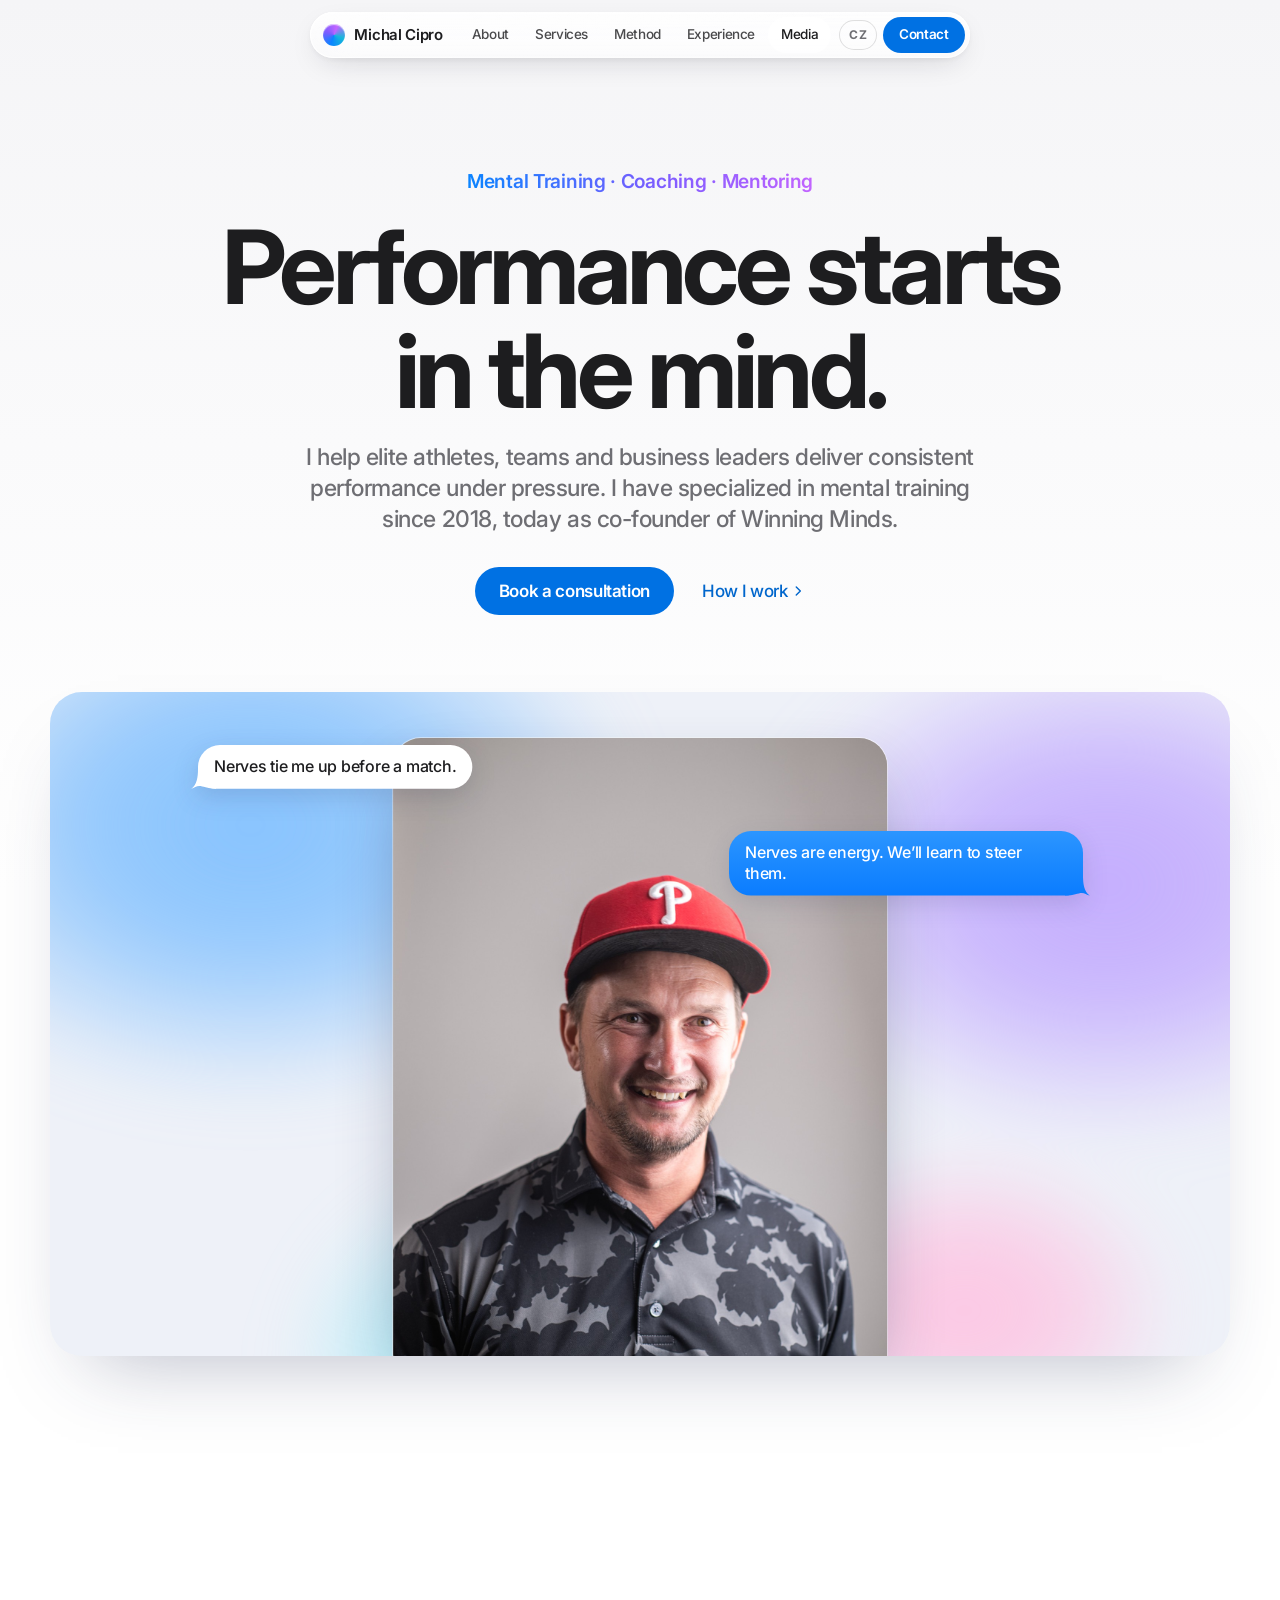
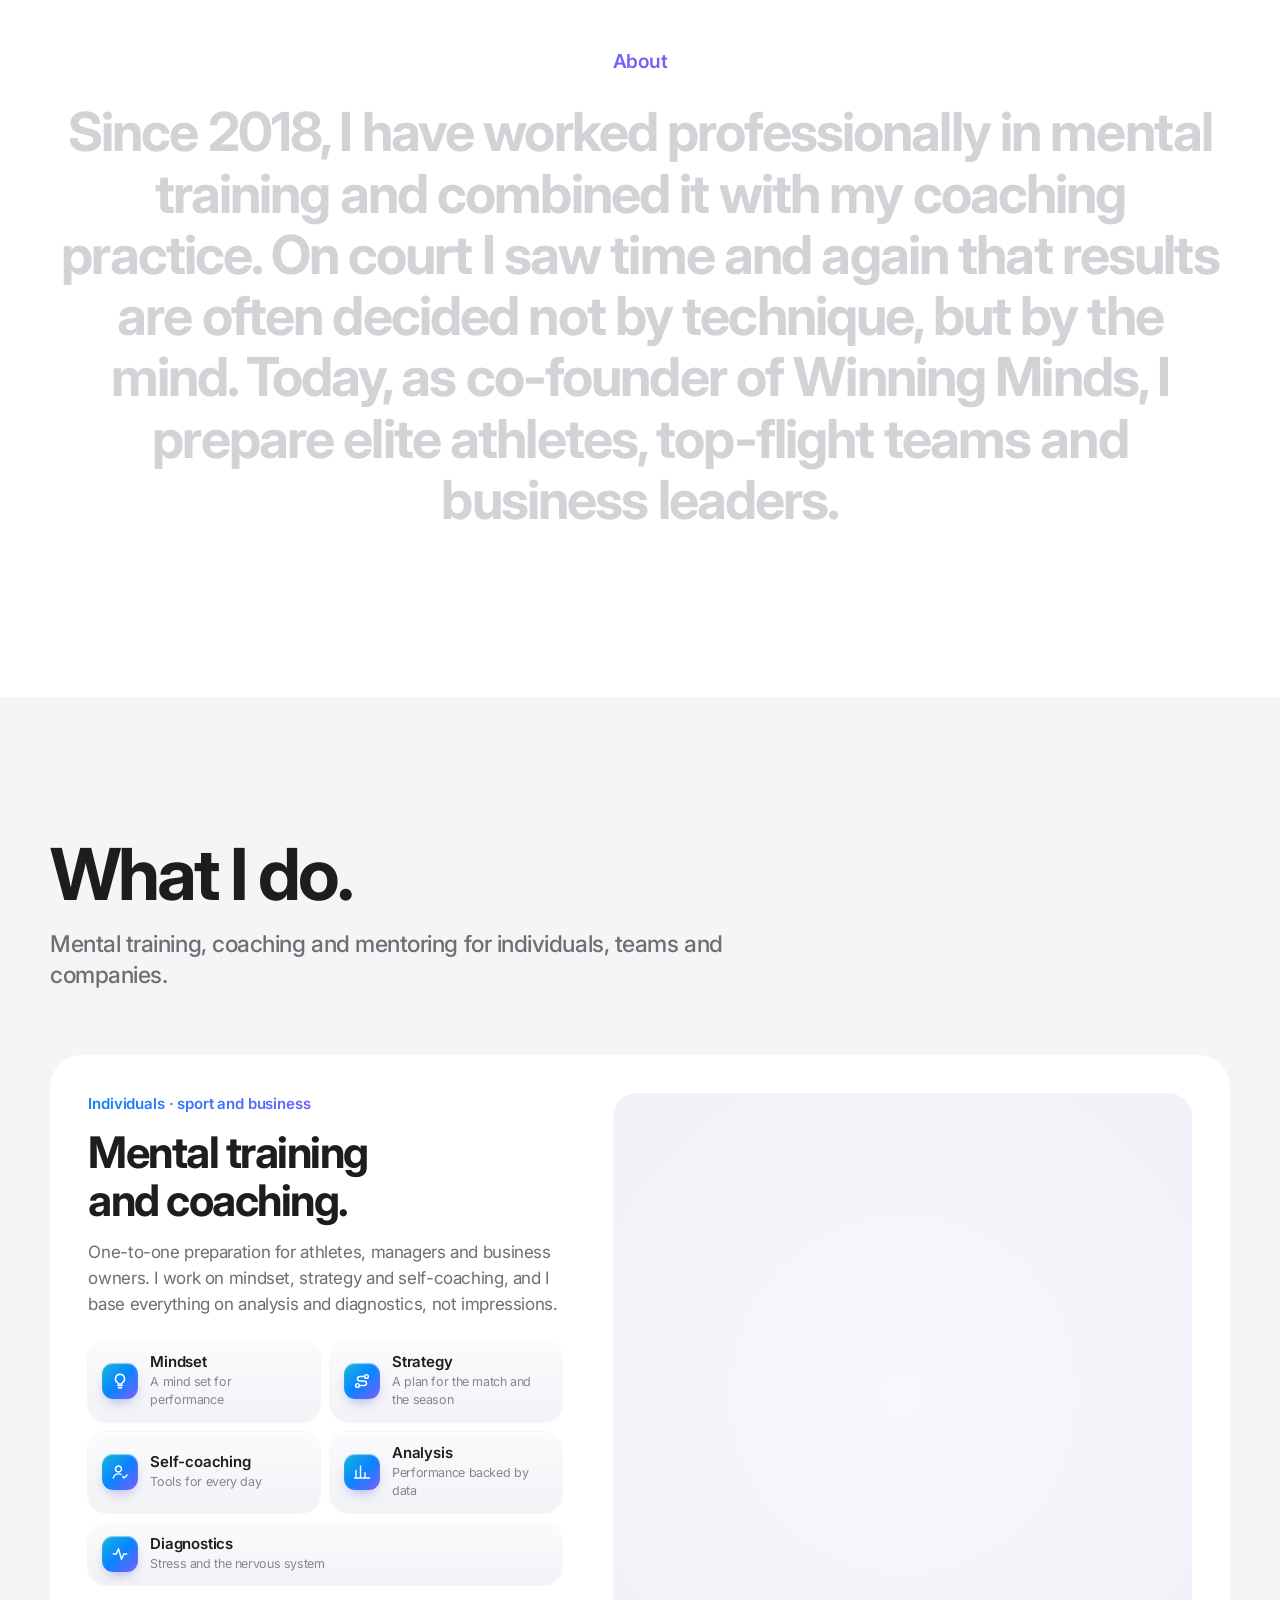
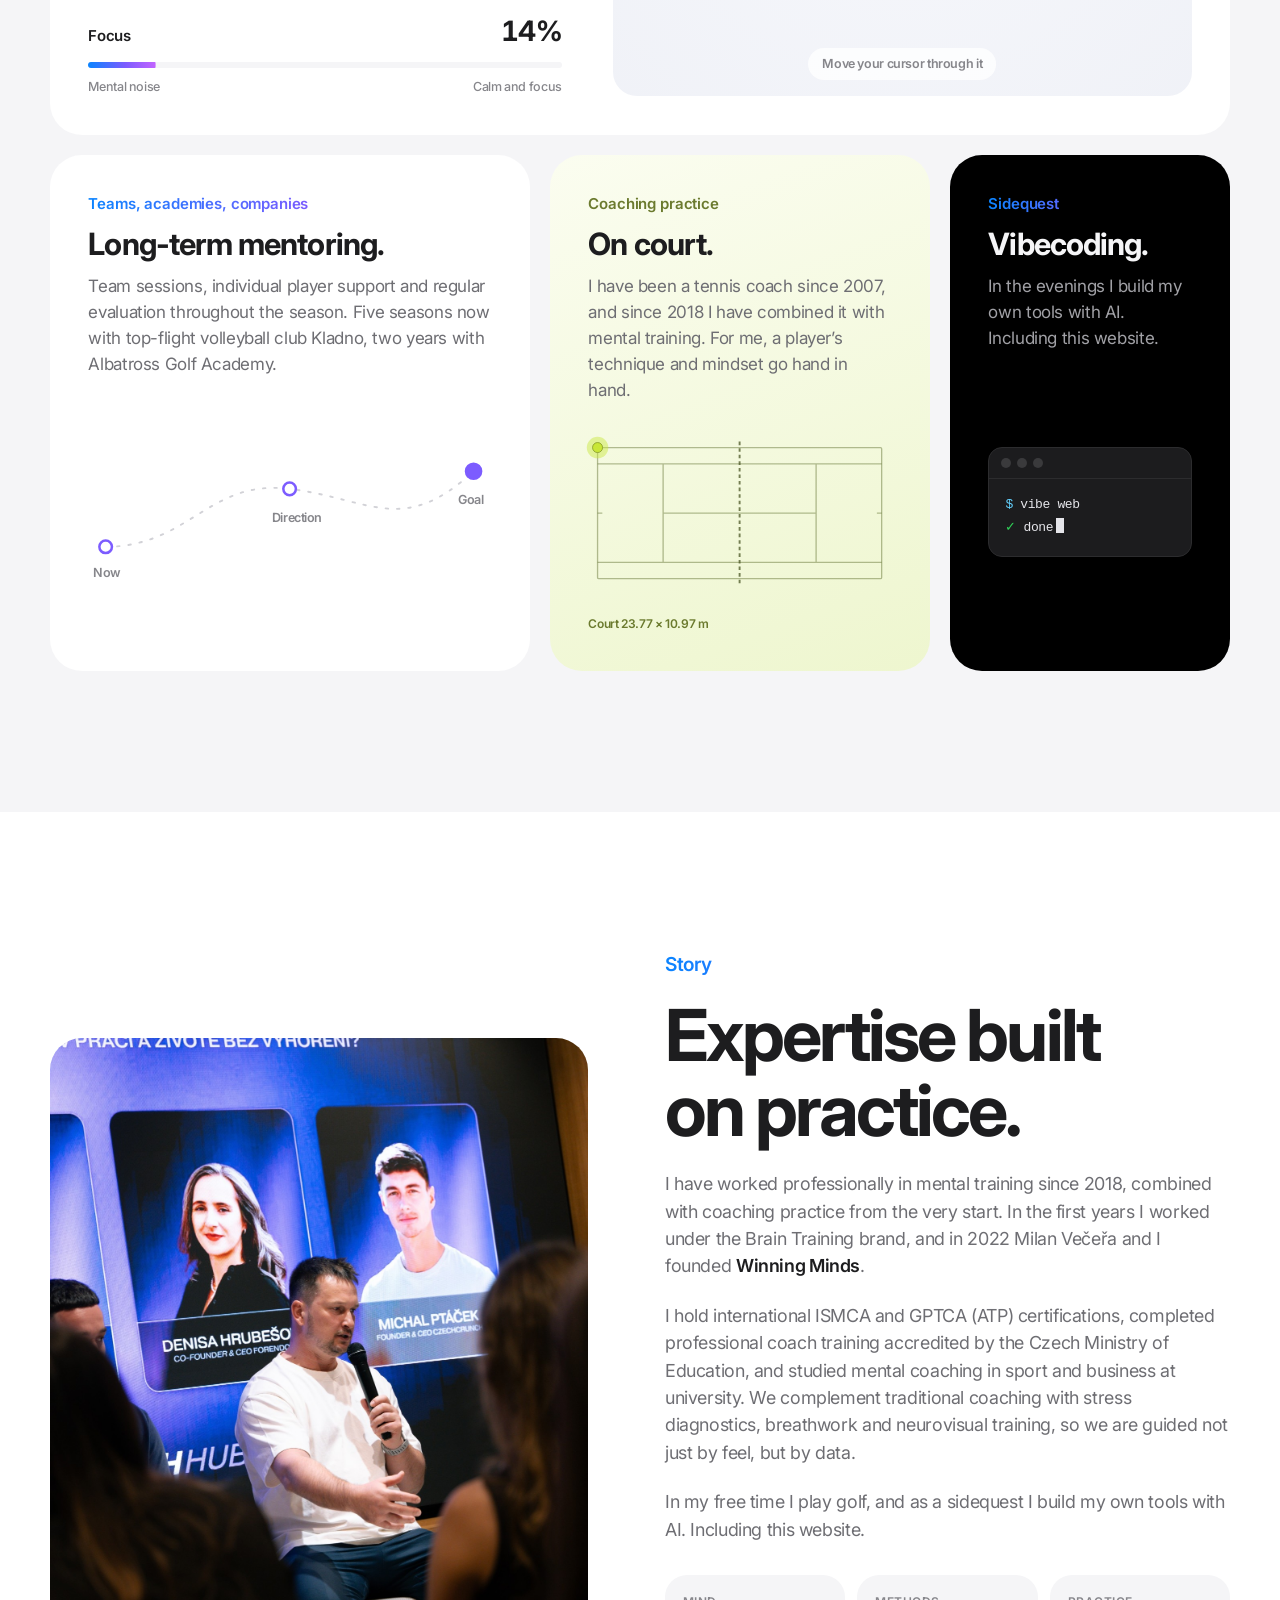
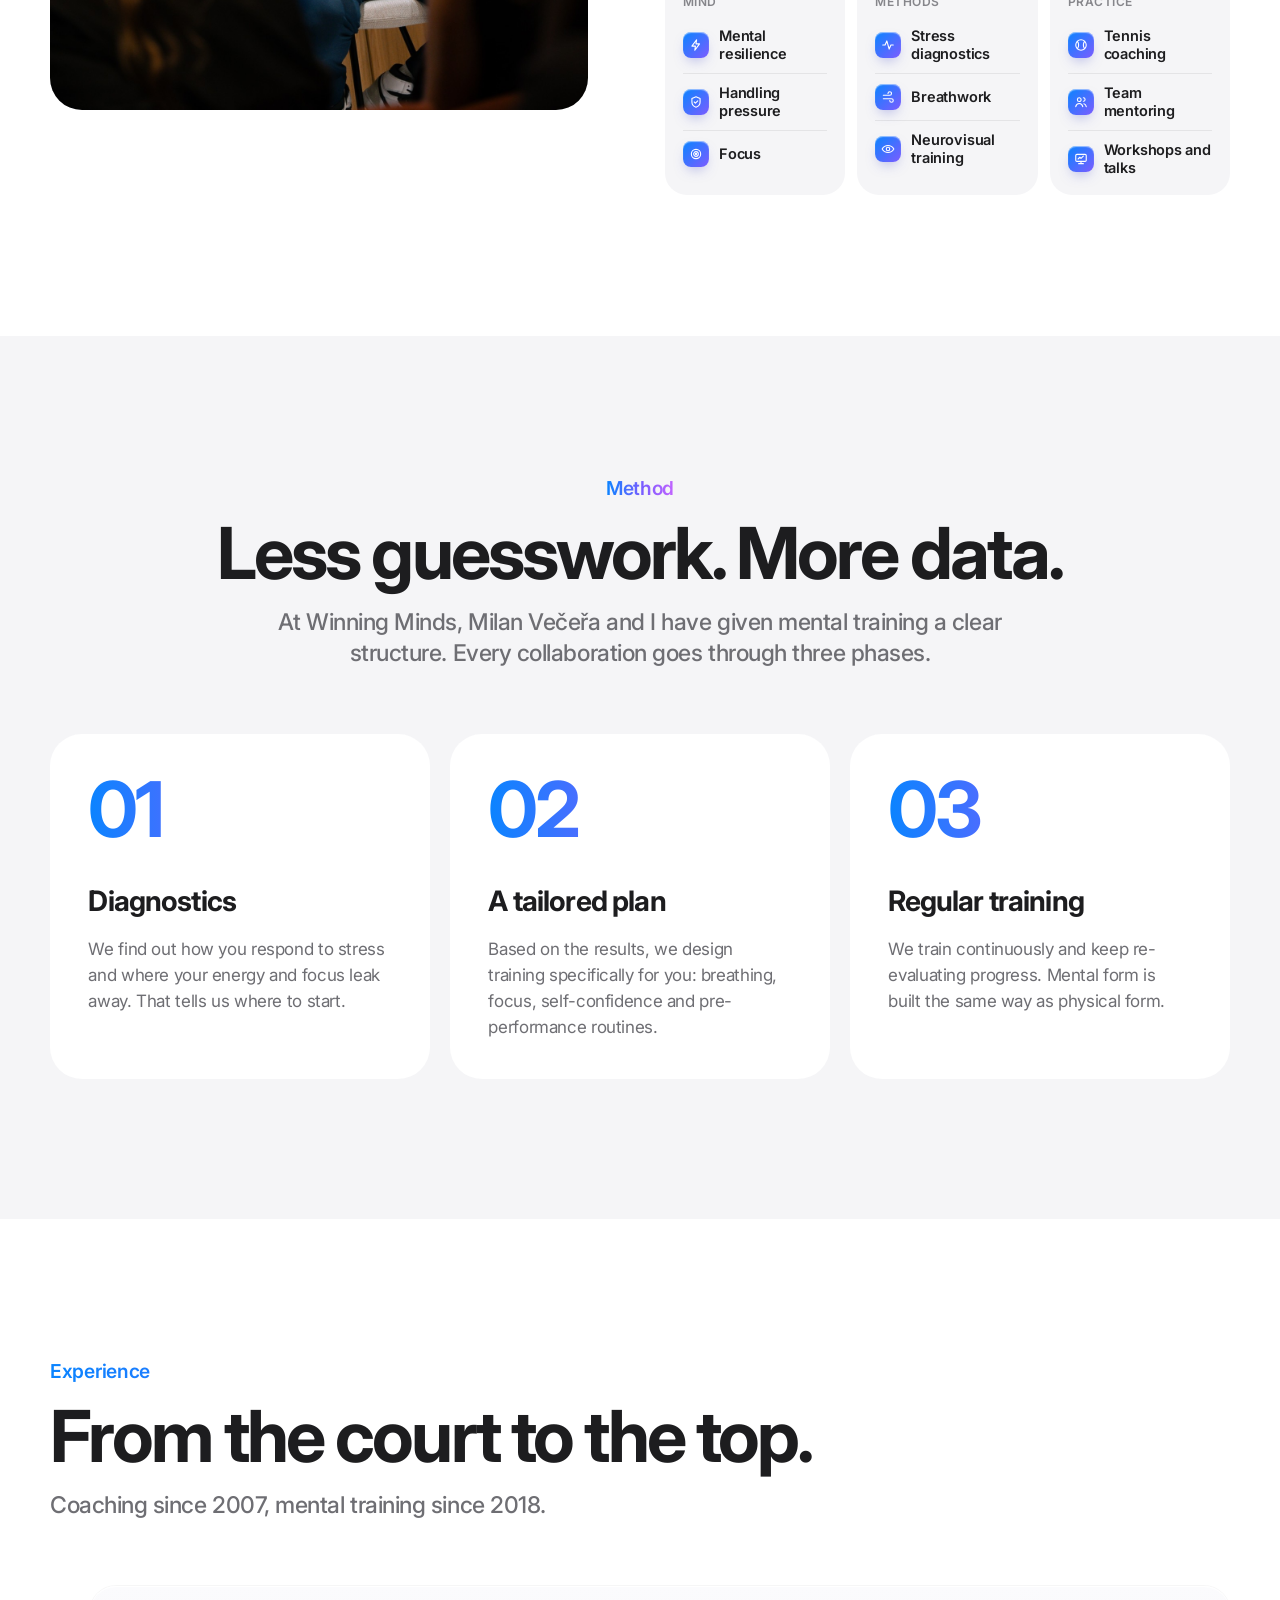
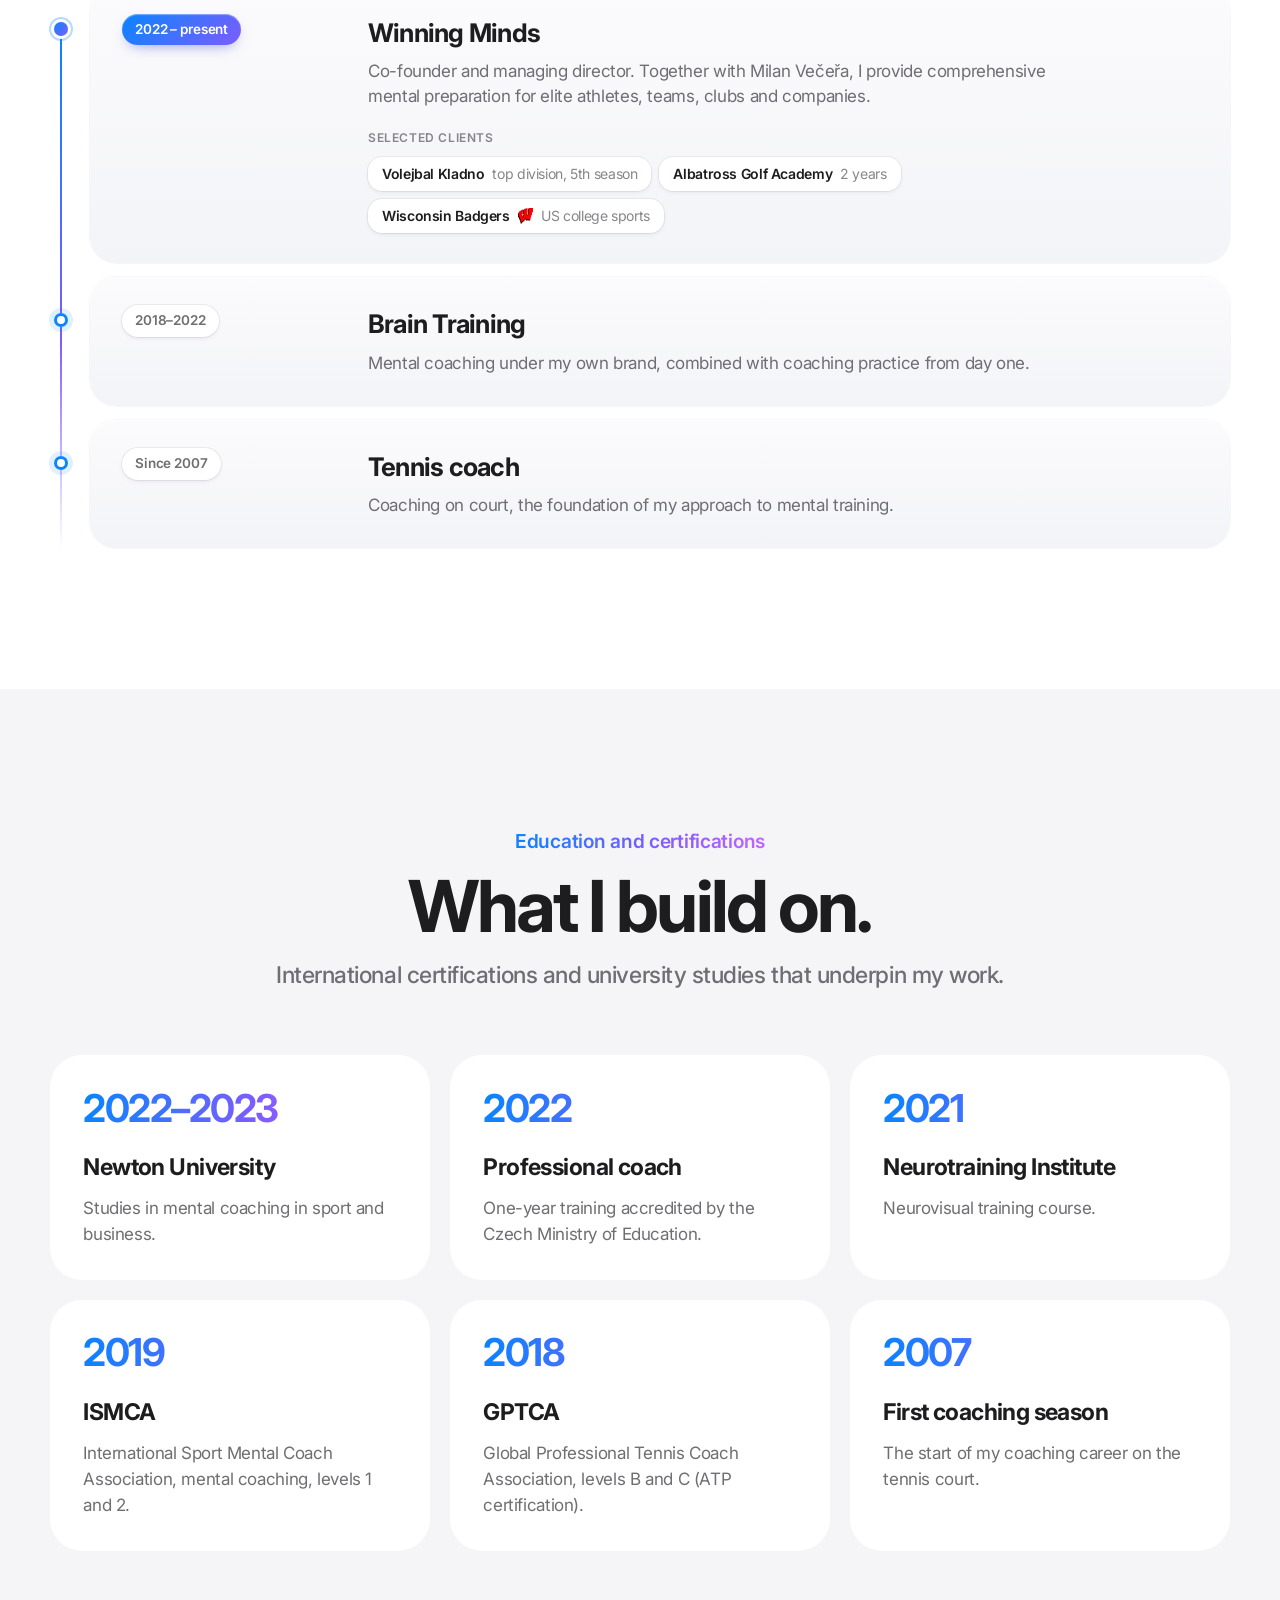
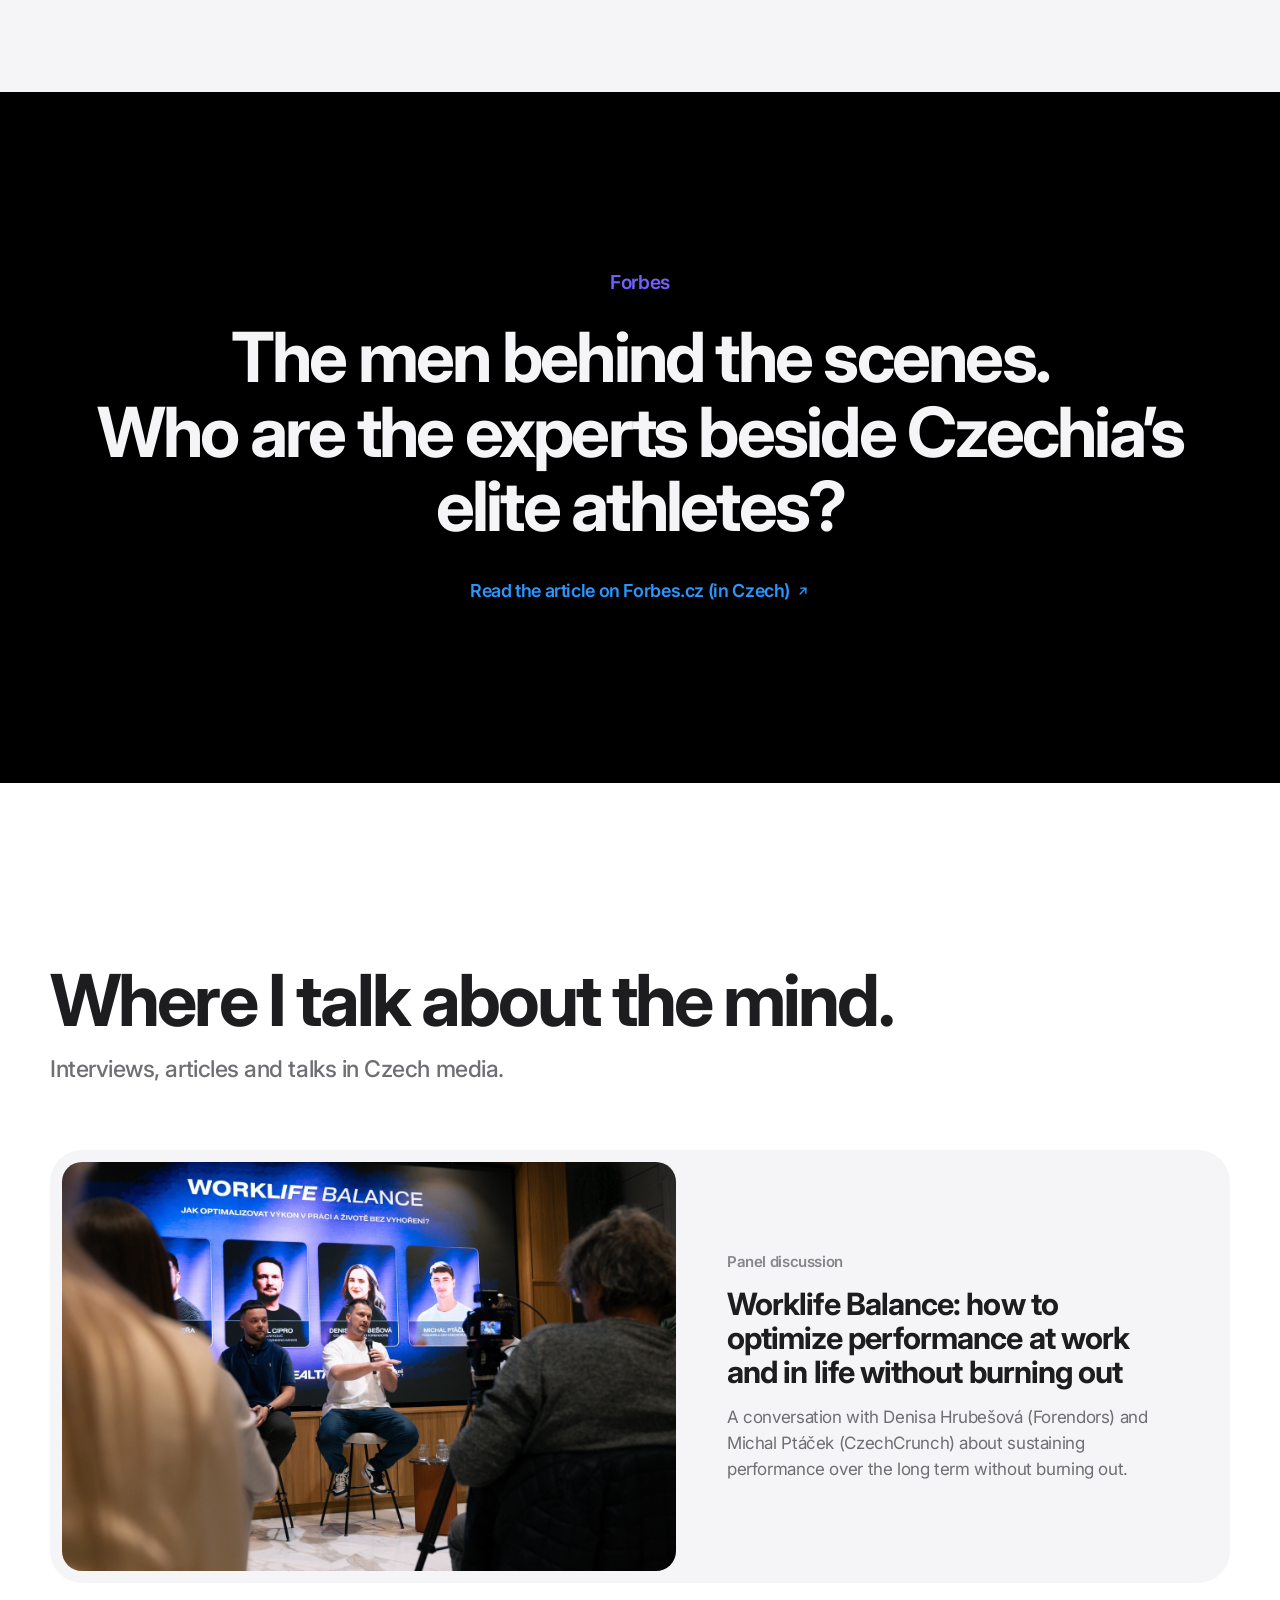
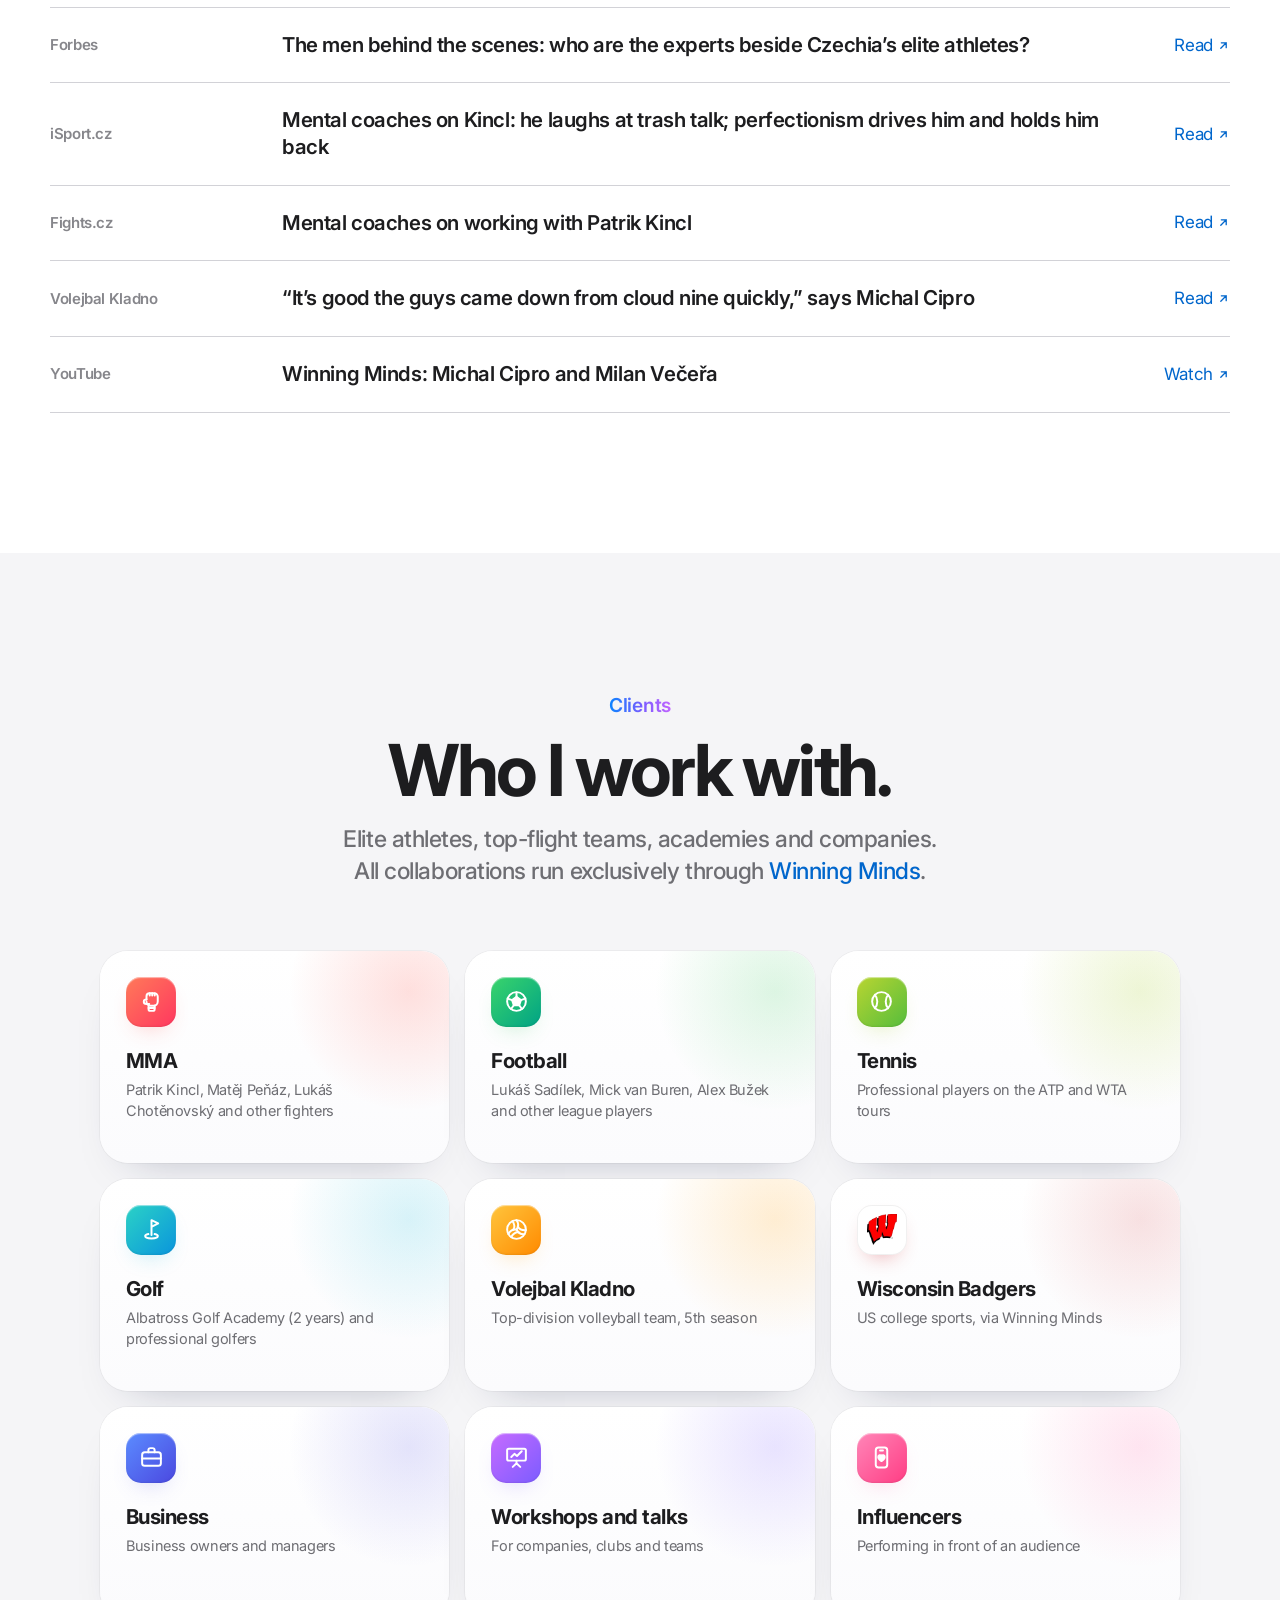
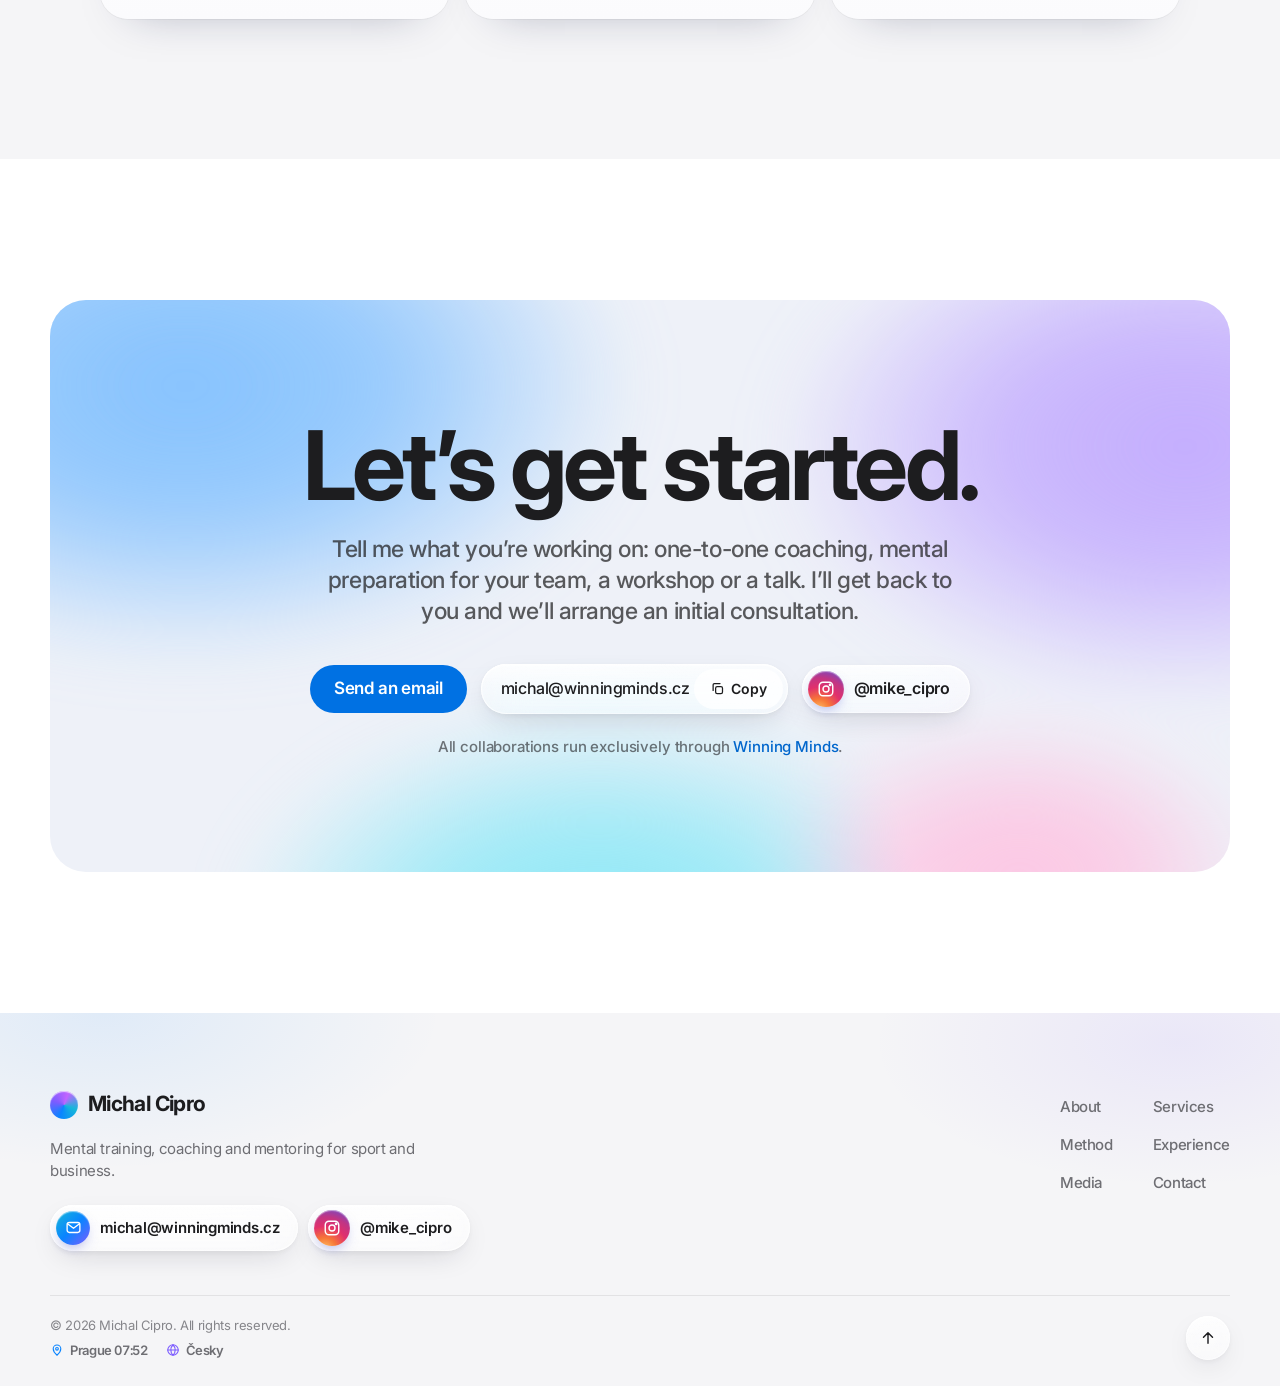
==== commit 9d55409a: "Add cookieless Umami analytics with click events - Umami Cloud tracker in the head of both language " ====
--- a/en/index.html
+++ b/en/index.html
@@ -40,6 +40,8 @@
 }
 </script>
 <script src="../assets/js/main.js" defer></script>
+<script>(function(){try{var m=/[?&](ne)?merit(?:=[^&]*)?(?:&|$)/.exec(location.search);if(!m)return;if(m[1])localStorage.setItem("umami.disabled","1");else localStorage.removeItem("umami.disabled");history.replaceState(null,"",location.pathname+location.hash);}catch(e){}})();</script>
+<script defer src="https://cloud.umami.is/script.js" data-website-id="4383c4b7-8795-4317-861c-8ba5e25038ee" data-domains="michalcipro.com"></script>
 </head>
 <body>
 <!-- BODY:START -->
@@ -53,8 +55,8 @@
       <li><a href="#experience">Experience</a></li>
       <li><a href="#media">Media</a></li>
     </ul>
-    <a class="nav-lang" href="../" hreflang="cs" lang="cs" title="Česká verze">CZ</a>
-    <a class="nav-cta" href="#contact">Contact</a>
+    <a class="nav-lang" href="../" hreflang="cs" lang="cs" data-umami-event="Přepnutí jazyka" data-umami-event-na="cs" data-umami-event-misto="menu" title="Česká verze">CZ</a>
+    <a class="nav-cta" href="#contact" data-track="Kontakt v menu">Contact</a>
     <button class="menu-btn" id="menu-btn" type="button" aria-label="Menu" aria-expanded="false" aria-controls="mobile-menu"><span></span><span></span></button>
   </nav>
 </header>
@@ -65,7 +67,7 @@
   <a href="#experience">Experience</a>
   <a href="#media">Media</a>
   <a href="#contact">Contact</a>
-  <a class="menu-lang" href="../" hreflang="cs" lang="cs"><svg viewBox="0 0 24 24" fill="none" stroke="currentColor" stroke-width="1.9" stroke-linecap="round" stroke-linejoin="round" aria-hidden="true"><circle cx="12" cy="12" r="9"/><path d="M3 12h18M12 3c2.5 2.6 3.8 5.6 3.8 9s-1.3 6.4-3.8 9c-2.5-2.6-3.8-5.6-3.8-9S9.5 5.6 12 3z"/></svg>Česky</a>
+  <a class="menu-lang" href="../" hreflang="cs" lang="cs" data-umami-event="Přepnutí jazyka" data-umami-event-na="cs" data-umami-event-misto="mobilní menu"><svg viewBox="0 0 24 24" fill="none" stroke="currentColor" stroke-width="1.9" stroke-linecap="round" stroke-linejoin="round" aria-hidden="true"><circle cx="12" cy="12" r="9"/><path d="M3 12h18M12 3c2.5 2.6 3.8 5.6 3.8 9s-1.3 6.4-3.8 9c-2.5-2.6-3.8-5.6-3.8-9S9.5 5.6 12 3z"/></svg>Česky</a>
 </nav>
 
 <main id="top">
@@ -76,8 +78,8 @@
       <h1 class="h-hero rv" style="--d:.08s" id="hero-title">Performance starts<br>in the mind.</h1>
       <p class="sub rv" style="--d:.16s">I help elite athletes, teams and business leaders deliver consistent performance under pressure. I have specialized in mental training since 2018, today as <span class="nobr">co-founder</span> of Winning&nbsp;Minds.</p>
       <div class="ctas rv" style="--d:.24s">
-        <a class="btn btn-blue" href="#contact">Book a consultation</a>
-        <a class="link-more" href="#method">How I work <svg viewBox="0 0 24 24" fill="none" stroke="currentColor" stroke-width="2.4" stroke-linecap="round" stroke-linejoin="round" aria-hidden="true"><path d="m9 5 7 7-7 7"/></svg></a>
+        <a class="btn btn-blue" href="#contact" data-track="Domluvit konzultaci">Book a consultation</a>
+        <a class="link-more" href="#method" data-track="Jak pracuji">How I work <svg viewBox="0 0 24 24" fill="none" stroke="currentColor" stroke-width="2.4" stroke-linecap="round" stroke-linejoin="round" aria-hidden="true"><path d="m9 5 7 7-7 7"/></svg></a>
       </div>
     </div>
     <div class="stage-wrap">
@@ -263,7 +265,7 @@
     <div class="wrap">
       <p class="eyebrow grad quote-src rv">Forbes</p>
       <h2 class="big-quote rv" id="forbes-title" style="--d:.08s">The men behind the scenes.<br>Who are the experts beside Czechia’s elite athletes?</h2>
-      <p class="quote-cap rv" style="--d:.16s"><a class="quote-go" href="https://forbes.cz/muzi-v-pozadi-kdo-jsou-experti-po-boku-elitnich-sportovcu-ceska/" target="_blank" rel="noopener">Read the article on Forbes.cz (in Czech) <svg viewBox="0 0 24 24" fill="none" stroke="currentColor" stroke-width="2.4" stroke-linecap="round" stroke-linejoin="round" aria-hidden="true"><path d="M7 17 17 7M8 7h9v9"/></svg></a></p>
+      <p class="quote-cap rv" style="--d:.16s"><a class="quote-go" data-umami-event="Článek" data-umami-event-zdroj="Forbes" data-umami-event-misto="pruh" href="https://forbes.cz/muzi-v-pozadi-kdo-jsou-experti-po-boku-elitnich-sportovcu-ceska/" target="_blank" rel="noopener">Read the article on Forbes.cz (in Czech) <svg viewBox="0 0 24 24" fill="none" stroke="currentColor" stroke-width="2.4" stroke-linecap="round" stroke-linejoin="round" aria-hidden="true"><path d="M7 17 17 7M8 7h9v9"/></svg></a></p>
     </div>
   </section>
 
@@ -284,17 +286,17 @@
       </div>
     </article>
     <ul class="press">
-      <li class="rv"><a href="https://forbes.cz/muzi-v-pozadi-kdo-jsou-experti-po-boku-elitnich-sportovcu-ceska/" target="_blank" rel="noopener"><span class="press-src">Forbes</span><span class="press-title">The men behind the scenes: who are the experts beside Czechia’s elite athletes?</span><span class="press-go">Read <svg viewBox="0 0 24 24" fill="none" stroke="currentColor" stroke-width="2.4" stroke-linecap="round" stroke-linejoin="round" aria-hidden="true"><path d="M7 17 17 7M8 7h9v9"/></svg></span></a></li>
-      <li class="rv"><a href="https://isport.blesk.cz/clanek/ostatni-mma-oktagon/470322/mentalni-koucove-o-kinclovi-trashtalku-se-smeje-perfekcionismus-ho-posouva-i-brzdi.html" target="_blank" rel="noopener"><span class="press-src">iSport.cz</span><span class="press-title">Mental coaches on Kincl: he laughs at trash talk; perfectionism drives him and holds him back</span><span class="press-go">Read <svg viewBox="0 0 24 24" fill="none" stroke="currentColor" stroke-width="2.4" stroke-linecap="round" stroke-linejoin="round" aria-hidden="true"><path d="M7 17 17 7M8 7h9v9"/></svg></span></a></li>
-      <li class="rv"><a href="https://www.fights.cz/ceska-scena/neduvera-a-pohled-masoveho-vraha-mentalni-kouci-promluvili-o-spolupraci-s-patrikem-kinclem-621006" target="_blank" rel="noopener"><span class="press-src">Fights.cz</span><span class="press-title">Mental coaches on working with Patrik Kincl</span><span class="press-go">Read <svg viewBox="0 0 24 24" fill="none" stroke="currentColor" stroke-width="2.4" stroke-linecap="round" stroke-linejoin="round" aria-hidden="true"><path d="M7 17 17 7M8 7h9v9"/></svg></span></a></li>
-      <li class="rv"><a href="https://kladno.volejbal.cz/je-dobre-ze-kluci-spadli-z-oblacku-rychle-dolu-je-si-jisty-michal-cipro/" target="_blank" rel="noopener"><span class="press-src">Volejbal Kladno</span><span class="press-title">“It’s good the guys came down from cloud nine quickly,” says Michal Cipro</span><span class="press-go">Read <svg viewBox="0 0 24 24" fill="none" stroke="currentColor" stroke-width="2.4" stroke-linecap="round" stroke-linejoin="round" aria-hidden="true"><path d="M7 17 17 7M8 7h9v9"/></svg></span></a></li>
-      <li class="rv"><a href="https://www.youtube.com/watch?v=q6AOFVUXtO0" target="_blank" rel="noopener"><span class="press-src">YouTube</span><span class="press-title">Winning&nbsp;Minds: Michal Cipro and Milan Večeřa</span><span class="press-go">Watch <svg viewBox="0 0 24 24" fill="none" stroke="currentColor" stroke-width="2.4" stroke-linecap="round" stroke-linejoin="round" aria-hidden="true"><path d="M7 17 17 7M8 7h9v9"/></svg></span></a></li>
+      <li class="rv"><a data-umami-event="Článek" data-umami-event-zdroj="Forbes" data-umami-event-misto="média" href="https://forbes.cz/muzi-v-pozadi-kdo-jsou-experti-po-boku-elitnich-sportovcu-ceska/" target="_blank" rel="noopener"><span class="press-src">Forbes</span><span class="press-title">The men behind the scenes: who are the experts beside Czechia’s elite athletes?</span><span class="press-go">Read <svg viewBox="0 0 24 24" fill="none" stroke="currentColor" stroke-width="2.4" stroke-linecap="round" stroke-linejoin="round" aria-hidden="true"><path d="M7 17 17 7M8 7h9v9"/></svg></span></a></li>
+      <li class="rv"><a data-umami-event="Článek" data-umami-event-zdroj="iSport.cz" data-umami-event-misto="média" href="https://isport.blesk.cz/clanek/ostatni-mma-oktagon/470322/mentalni-koucove-o-kinclovi-trashtalku-se-smeje-perfekcionismus-ho-posouva-i-brzdi.html" target="_blank" rel="noopener"><span class="press-src">iSport.cz</span><span class="press-title">Mental coaches on Kincl: he laughs at trash talk; perfectionism drives him and holds him back</span><span class="press-go">Read <svg viewBox="0 0 24 24" fill="none" stroke="currentColor" stroke-width="2.4" stroke-linecap="round" stroke-linejoin="round" aria-hidden="true"><path d="M7 17 17 7M8 7h9v9"/></svg></span></a></li>
+      <li class="rv"><a data-umami-event="Článek" data-umami-event-zdroj="Fights.cz" data-umami-event-misto="média" href="https://www.fights.cz/ceska-scena/neduvera-a-pohled-masoveho-vraha-mentalni-kouci-promluvili-o-spolupraci-s-patrikem-kinclem-621006" target="_blank" rel="noopener"><span class="press-src">Fights.cz</span><span class="press-title">Mental coaches on working with Patrik Kincl</span><span class="press-go">Read <svg viewBox="0 0 24 24" fill="none" stroke="currentColor" stroke-width="2.4" stroke-linecap="round" stroke-linejoin="round" aria-hidden="true"><path d="M7 17 17 7M8 7h9v9"/></svg></span></a></li>
+      <li class="rv"><a data-umami-event="Článek" data-umami-event-zdroj="Volejbal Kladno" data-umami-event-misto="média" href="https://kladno.volejbal.cz/je-dobre-ze-kluci-spadli-z-oblacku-rychle-dolu-je-si-jisty-michal-cipro/" target="_blank" rel="noopener"><span class="press-src">Volejbal Kladno</span><span class="press-title">“It’s good the guys came down from cloud nine quickly,” says Michal Cipro</span><span class="press-go">Read <svg viewBox="0 0 24 24" fill="none" stroke="currentColor" stroke-width="2.4" stroke-linecap="round" stroke-linejoin="round" aria-hidden="true"><path d="M7 17 17 7M8 7h9v9"/></svg></span></a></li>
+      <li class="rv"><a data-umami-event="Článek" data-umami-event-zdroj="YouTube" data-umami-event-misto="média" href="https://www.youtube.com/watch?v=q6AOFVUXtO0" target="_blank" rel="noopener"><span class="press-src">YouTube</span><span class="press-title">Winning&nbsp;Minds: Michal Cipro and Milan Večeřa</span><span class="press-go">Watch <svg viewBox="0 0 24 24" fill="none" stroke="currentColor" stroke-width="2.4" stroke-linecap="round" stroke-linejoin="round" aria-hidden="true"><path d="M7 17 17 7M8 7h9v9"/></svg></span></a></li>
     </ul>
   </section>
 
   <section class="clients gray" id="clients" aria-labelledby="clients-title">
     <div class="wrap">
-      <div class="sec-head center"><p class="eyebrow grad rv">Clients</p><h2 class="h-sec rv" id="clients-title">Who I work with.</h2><p class="sub rv">Elite athletes, top-flight teams, academies and companies.<br>All collaborations run exclusively through <a href="https://www.winningminds.cz/" target="_blank" rel="noopener">Winning&nbsp;Minds</a>.</p></div>
+      <div class="sec-head center"><p class="eyebrow grad rv">Clients</p><h2 class="h-sec rv" id="clients-title">Who I work with.</h2><p class="sub rv">Elite athletes, top-flight teams, academies and companies.<br>All collaborations run exclusively through <a href="https://www.winningminds.cz/" target="_blank" rel="noopener" data-umami-event="Web Winning Minds">Winning&nbsp;Minds</a>.</p></div>
       <ul class="client-grid rv">
         <li class="cl-cell c-red wide"><span class="cl-mark"><svg viewBox="0 0 24 24" fill="none" stroke="currentColor" stroke-width="1.9" stroke-linecap="round" stroke-linejoin="round" aria-hidden="true"><path d="M7.2 10V7a3 3 0 0 1 3-3h4.4A3.4 3.4 0 0 1 18 7.4V12a4 4 0 0 1-4 4h-3a3.8 3.8 0 0 1-3.8-3.8"/><path d="M10.3 4.1v2.2M12.7 4.1v2.2M15.1 4.2v2.1"/><path d="M7.2 10c-1.5 0-2.6.9-2.6 2.2s1.1 2.2 2.6 2.2h2.6"/><path d="M9.2 16v3.4a1.6 1.6 0 0 0 1.6 1.6h2.6a1.6 1.6 0 0 0 1.6-1.6V16"/><path d="M9.2 18.3H15"/></svg></span><strong>MMA</strong><span>Patrik Kincl, Matěj Peňáz, Lukáš Chotěnovský and other fighters</span></li>
         <li class="cl-cell c-green wide"><span class="cl-mark"><svg viewBox="0 0 24 24" fill="none" stroke="currentColor" stroke-width="1.9" stroke-linecap="round" stroke-linejoin="round" aria-hidden="true"><circle cx="12" cy="12" r="9"/><path d="m12 7.6 4.2 3.05-1.6 4.95H9.4l-1.6-4.95z" fill="currentColor"/><path d="M12 7.6V3.2M16.2 10.65l4.1-1.4M14.6 15.6l2.6 3.6M9.4 15.6l-2.6 3.6M7.8 10.65l-4.1-1.4"/></svg></span><strong>Football</strong><span>Lukáš Sadílek, Mick van Buren, Alex Bužek and other league players</span></li>
@@ -316,17 +318,17 @@
         <h2 class="h-sec" id="contact-title">Let’s get started.</h2>
         <p class="sub">Tell me what you’re working on: one-to-one coaching, mental preparation for your team, a workshop or a talk. I’ll get back to you and we’ll arrange an initial consultation.</p>
         <div class="contact-actions">
-          <a class="btn btn-blue" href="mailto:michal@winningminds.cz">Send an email</a>
+          <a class="btn btn-blue" href="mailto:michal@winningminds.cz" data-umami-event="E-mail" data-umami-event-misto="kontakt">Send an email</a>
           <div class="email-field lg">
             <span id="email-text">michal@winningminds.cz</span>
-            <button class="copy" id="copy-email" type="button" aria-label="Copy email">
+            <button class="copy" id="copy-email" type="button" data-umami-event="Kopírovat e-mail" aria-label="Copy email">
               <svg viewBox="0 0 24 24" fill="none" stroke="currentColor" stroke-width="2" stroke-linecap="round" stroke-linejoin="round" aria-hidden="true"><rect x="9" y="9" width="11" height="11" rx="2.5"/><path d="M5 15V6a2 2 0 0 1 2-2h9"/></svg>
               <span class="copy-label">Copy</span>
             </button>
           </div>
-          <a class="ig-btn lg" href="https://www.instagram.com/mike_cipro/" target="_blank" rel="noopener"><span class="ig-ic"><svg viewBox="0 0 24 24" fill="none" stroke="currentColor" stroke-width="1.9" stroke-linecap="round" stroke-linejoin="round" aria-hidden="true"><rect x="3" y="3" width="18" height="18" rx="5"/><circle cx="12" cy="12" r="4"/><circle cx="17.5" cy="6.5" r="1" fill="currentColor"/></svg></span><span>@mike_cipro</span></a>
+          <a class="ig-btn lg" href="https://www.instagram.com/mike_cipro/" data-umami-event="Instagram" data-umami-event-misto="kontakt" target="_blank" rel="noopener"><span class="ig-ic"><svg viewBox="0 0 24 24" fill="none" stroke="currentColor" stroke-width="1.9" stroke-linecap="round" stroke-linejoin="round" aria-hidden="true"><rect x="3" y="3" width="18" height="18" rx="5"/><circle cx="12" cy="12" r="4"/><circle cx="17.5" cy="6.5" r="1" fill="currentColor"/></svg></span><span>@mike_cipro</span></a>
         </div>
-        <p class="contact-note">All collaborations run exclusively through <a href="https://www.winningminds.cz/" target="_blank" rel="noopener">Winning&nbsp;Minds</a>.</p>
+        <p class="contact-note">All collaborations run exclusively through <a href="https://www.winningminds.cz/" target="_blank" rel="noopener" data-umami-event="Web Winning Minds">Winning&nbsp;Minds</a>.</p>
       </div>
     </div>
   </section>
@@ -340,8 +342,8 @@
         <a class="foot-logo" href="#top"><span class="brand-dot" aria-hidden="true"></span>Michal Cipro</a>
         <p class="foot-note">Mental training, coaching and mentoring for sport and business.</p>
         <div class="foot-actions">
-          <a class="foot-chip lg" href="mailto:michal@winningminds.cz"><span class="foot-ic foot-ic-mail"><svg viewBox="0 0 24 24" fill="none" stroke="currentColor" stroke-width="1.9" stroke-linecap="round" stroke-linejoin="round" aria-hidden="true"><rect x="3" y="5" width="18" height="14" rx="3"/><path d="m4 7 8 6 8-6"/></svg></span><span>michal@winningminds.cz</span></a>
-          <a class="foot-chip lg" href="https://www.instagram.com/mike_cipro/" target="_blank" rel="noopener"><span class="foot-ic ig-ic"><svg viewBox="0 0 24 24" fill="none" stroke="currentColor" stroke-width="1.9" stroke-linecap="round" stroke-linejoin="round" aria-hidden="true"><rect x="3" y="3" width="18" height="18" rx="5"/><circle cx="12" cy="12" r="4"/><circle cx="17.5" cy="6.5" r="1" fill="currentColor"/></svg></span><span>@mike_cipro</span></a>
+          <a class="foot-chip lg" href="mailto:michal@winningminds.cz" data-umami-event="E-mail" data-umami-event-misto="patička"><span class="foot-ic foot-ic-mail"><svg viewBox="0 0 24 24" fill="none" stroke="currentColor" stroke-width="1.9" stroke-linecap="round" stroke-linejoin="round" aria-hidden="true"><rect x="3" y="5" width="18" height="14" rx="3"/><path d="m4 7 8 6 8-6"/></svg></span><span>michal@winningminds.cz</span></a>
+          <a class="foot-chip lg" href="https://www.instagram.com/mike_cipro/" data-umami-event="Instagram" data-umami-event-misto="patička" target="_blank" rel="noopener"><span class="foot-ic ig-ic"><svg viewBox="0 0 24 24" fill="none" stroke="currentColor" stroke-width="1.9" stroke-linecap="round" stroke-linejoin="round" aria-hidden="true"><rect x="3" y="3" width="18" height="18" rx="5"/><circle cx="12" cy="12" r="4"/><circle cx="17.5" cy="6.5" r="1" fill="currentColor"/></svg></span><span>@mike_cipro</span></a>
         </div>
       </div>
       <nav class="foot-nav" aria-label="Footer navigation">
@@ -353,7 +355,7 @@
         <p>© <span id="year">2026</span> Michal Cipro. All rights reserved.</p>
         <div class="foot-sub">
           <span class="foot-clock"><svg viewBox="0 0 24 24" fill="none" stroke="currentColor" stroke-width="1.9" stroke-linecap="round" stroke-linejoin="round" aria-hidden="true"><path d="M12 21s-6.5-5.6-6.5-11a6.5 6.5 0 0 1 13 0c0 5.4-6.5 11-6.5 11z"/><circle cx="12" cy="10" r="2.3"/></svg><span data-clock>Prague</span></span>
-          <a class="foot-lang" href="../" hreflang="cs" lang="cs"><svg viewBox="0 0 24 24" fill="none" stroke="currentColor" stroke-width="1.9" stroke-linecap="round" stroke-linejoin="round" aria-hidden="true"><circle cx="12" cy="12" r="9"/><path d="M3 12h18M12 3c2.5 2.6 3.8 5.6 3.8 9s-1.3 6.4-3.8 9c-2.5-2.6-3.8-5.6-3.8-9S9.5 5.6 12 3z"/></svg>Česky</a>
+          <a class="foot-lang" href="../" hreflang="cs" lang="cs" data-umami-event="Přepnutí jazyka" data-umami-event-na="cs" data-umami-event-misto="patička"><svg viewBox="0 0 24 24" fill="none" stroke="currentColor" stroke-width="1.9" stroke-linecap="round" stroke-linejoin="round" aria-hidden="true"><circle cx="12" cy="12" r="9"/><path d="M3 12h18M12 3c2.5 2.6 3.8 5.6 3.8 9s-1.3 6.4-3.8 9c-2.5-2.6-3.8-5.6-3.8-9S9.5 5.6 12 3z"/></svg>Česky</a>
         </div>
       </div>
       <a class="to-top lg" href="#top" aria-label="Back to top"><svg viewBox="0 0 24 24" fill="none" stroke="currentColor" stroke-width="1.9" stroke-linecap="round" stroke-linejoin="round" aria-hidden="true"><path d="M12 19V5M6 11l6-6 6 6"/></svg></a>
